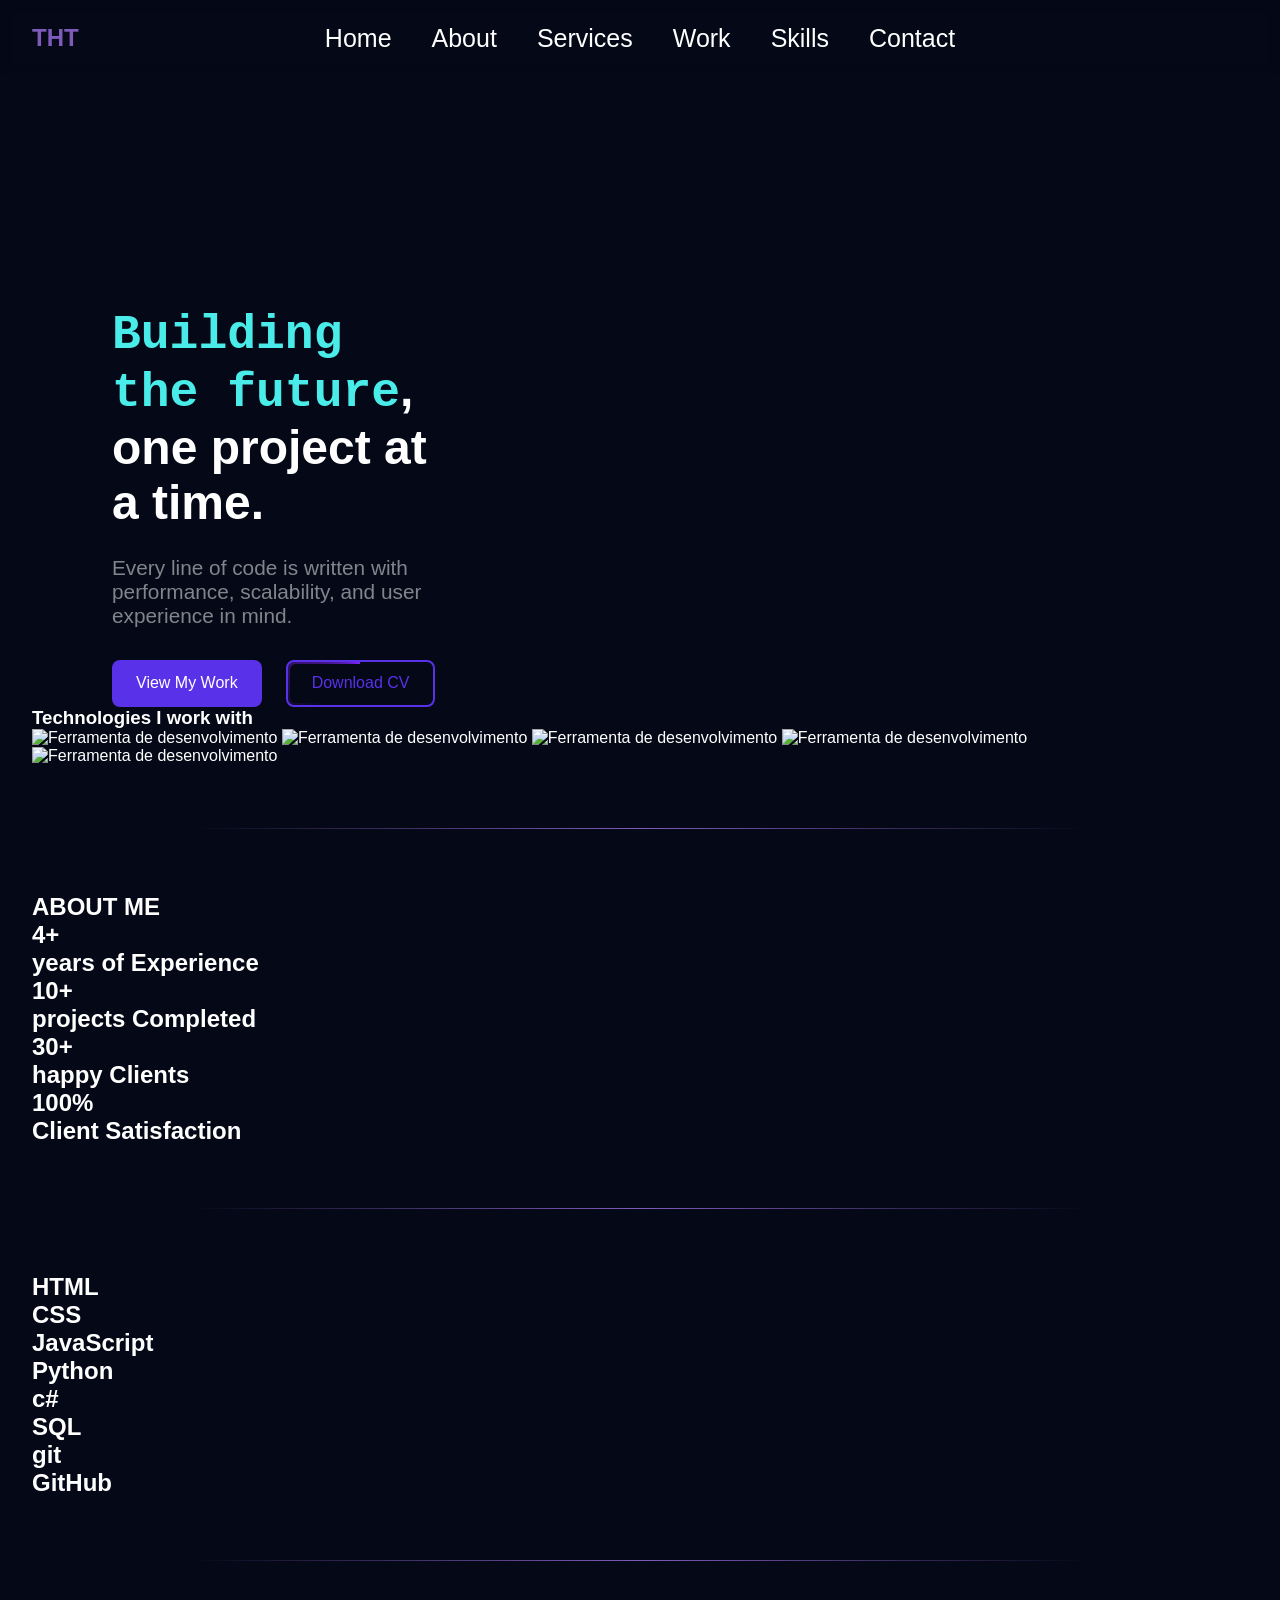
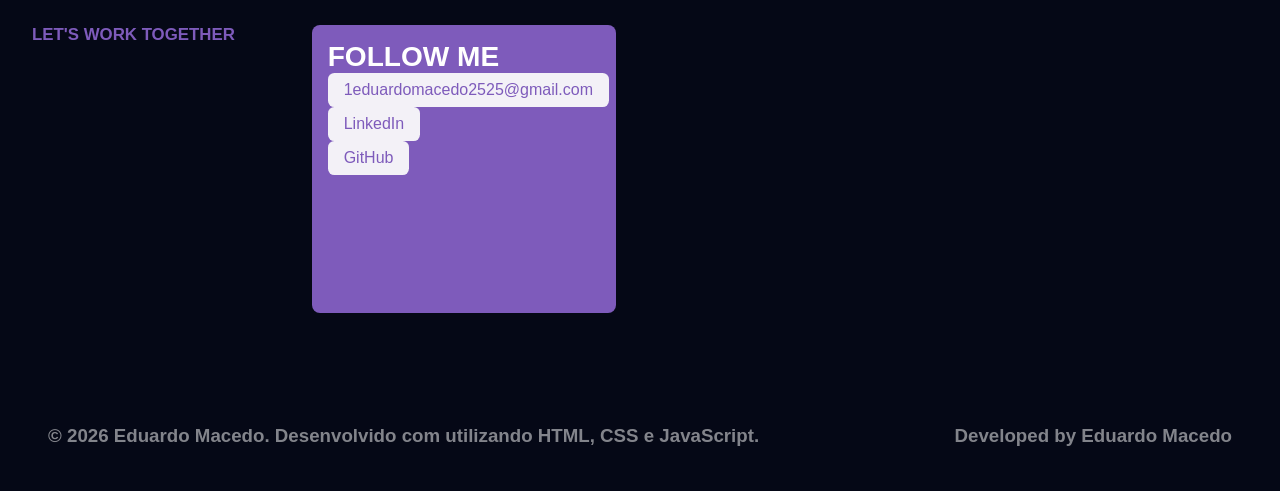
==== index.html @ 196e675f "Fiz a maior parte dos textos do HTML, mas ainda falta. Já estou fazendo alguns links funcionarem par" ====
<!DOCTYPE html>
<html lang="pt-br">

<head>
    <meta charset="UTF-8">
    <meta name="viewport" content="width=device-width, initial-scale=1.0">
    <title>Portifolio</title>

    <link rel="stylesheet" href="./css/index.css">

    <link rel="work" href="./pages/Tela-trabalho.html">


</head>

<body>
    <header>
        <!-- =================================================navigation bar======================================================== -->
        <nav>

            <div class="logo">
                <h1>THT</h1>
            </div>

            <ul>
                <li><a href="#home">Home</a></li>

                <li><a href="#about">About</a></li>

                <li><a href="services.html">Services</a></li>

                <li><a href="/pages/Tela-trabalho.html">Work</a></li>

                <li><a href="#skills">Skills</a></li>

                <li><a href="#contact">Contact</a></li>

            </ul>
        </nav>
    </header>

    <main>
        <!-- =========================================================================================
         ================================HOME======================================================== -->
        <section id="home" class="hero">
            <div class="hero-content">

                <h1><samp class="building">Building the future</samp>, one project at a time.</h1>
                <p>Every line of code is written with performance, scalability, and user experience in mind.</p>

                <div class="hero-buttons">
                    <a href="./pages/Tela-trabalho.html" class="btn-primary">View My Work</a>
                    <a href="#" class="btn-secondary">Download CV</a>
                </div>
            </div>

            <div class="hero-technologies">
                <h3>Technologies I work with</h3>
                <div>
                    <img src="" alt="Ferramenta de desenvolvimento">

                    <img src="" alt="Ferramenta de desenvolvimento">

                    <img src="" alt="Ferramenta de desenvolvimento">

                    <img src="" alt="Ferramenta de desenvolvimento">

                    <img src="" alt="Ferramenta de desenvolvimento">
                </div>
            </div>
            <div class="hero-image-wrapper">
                <div class="glow"></div>
                <!--  foto entra aqui quando tiver -->
            </div>
        </section>
        <!-- ==================================================================================== -->
        <section id="about">
            <h2>ABOUT ME</h2>

            <h1>4+</h1>
            <h2>years of Experience</h2>

            <h1>10+</h1>
            <h2>projects Completed</h2>

            <h1>30+</h1>
            <h2>happy Clients</h2>

            <h1>100%</h1>
            <h2>Client Satisfaction</h2>

            <!-- conteúdo do About -->
        </section>
        <!-- ============================================================================================== -->
        <section id="services" class="placeholder">
            <!-- conteúdo do Services -->
        </section>
        <!-- ============================================================================================== -->
        <section id="work" class="placeholder">
            <!-- conteúdo do Work -->
        </section>
        <!-- ============================================================================================= -->
        <section id="skills">
            <h2>HTML</h2>

            <h2>CSS</h2>

            <h2>JavaScript</h2>

            <h2>Python</h2>

            <h2>c#</h2>

            <h2>SQL</h2>

            <h2>git</h2>

            <h2>GitHub</h2>

            <!-- conteúdo do Skills -->
        </section>
        <!-- =============================================================================================== -->
        <section id="contact">
            <!-- conteúdo do Contact -->
             <div class="contact-heading">
                 <h3>LET'S WORK TOGETHER</h3>
            </div>

            <div class="contact-subheading">
                <h3>FOLLOW ME</h3>

                <a  href="mailto:1eduardomacedo2525@gmail.com">1eduardomacedo2525@gmail.com</a>

                <a  href="https://www.linkedin.com/in/eduardo-macedo-1a4667331/?skipRedirect=true" target="_blank">LinkedIn</a>

                <a  href="https://github.com/Eduardoborges063" target="_blank">GitHub</a>

            </div>

        </section>
    </main>
    <!-- ======================================rodapé======================================== -->
    <footer>
        <div>

            <h3>
                © 2026 Eduardo Macedo.
                Desenvolvido com utilizando HTML, CSS e JavaScript.
            </h3>

            <h3 class="developed-by">Developed by Eduardo Macedo</h3>
        </div>

    </footer>

</body>

</html>
---- css/index.css ----
* {
    margin: 0;
    padding: 0;
    box-sizing: border-box;
}

:root {
    --font-body: Manrope, sans-serif;
    --color-body: #050816;
}

/* ===============Corpo================ */
body {
    font-family: var(--font-body);
    background-color: var(--color-body);
    color: #fff;
}

section {
    padding: 4rem 2rem;
    position: relative;
    scroll-margin-top: 100px;
    /* ajuda pq ficava passando da section, pq tinha a nav,
     dai agora ele coloca bem certinho onde era para ficar.
     Isso diz ao navegador:
     "quando rolar até aqui via âncora, pare com uma folga de 100px no topo"
      — daí o conteúdo não fica escondido atrás do header. */
}

section:not(:last-of-type)::after {
    content: '';
    position: absolute;
    bottom: 0;
    left: 50%;
    transform: translateX(-50%);
    width: 85%;
    max-width: 900px;
    height: 1px;
    background: linear-gradient(to right, transparent, #7e5bbb, transparent);
}

/* Seções que ainda não têm conteúdo real (marcadas manualmente no HTML) */
section.placeholder {
    display: none;
}

.logo h1 {
    font-size: 1.5rem;
    color: #7e5bbb;
    font-weight: 700;
    position: fixed;
    top: 1.5rem;
    left: 2rem;
    z-index: 100;
    transition: color 0.5s ease;
}

.logo h1:hover {
    color: #ff00bf;
}

header {
    position: fixed;
    top: 0;
    left: 0;
    width: 100%;
    z-index: 100;
    font-size: 25px;

    display: flex;
    justify-content: center;
    /* centraliza a nav na tela */
    align-items: center;

    padding: 1.5rem 2rem;

    backdrop-filter: blur(8px);
}

main {
    padding-top: 80px;
}

nav ul {
    display: flex;
    list-style: none;
    gap: 2.5rem;
}

nav ul li a {
    text-decoration: none;
    color: #fff;

    cursor: pointer;
    transition: color 0.5s ease;
}

nav ul li:hover {
    text-decoration: underline;
    text-decoration-color: #7e5bbb;
    text-underline-offset: 0.3rem;
    text-decoration-thickness: 0.2rem;
    text-shadow: #ffffff94 0 0 5px;
}

.hero-content {
    margin-top: 10rem;
    margin-left: 5rem;
}

.hero-content h1 {
    font-size: 3rem;
    width: 30%;
}

.hero-content h1 .building {
    color: #4aece9;
    transition: color 0.5s ease, text-shadow 0.5s ease;
}

.hero-content .building:hover {
    color: #7e5bbb;
}

.hero-content p {
    font-size: 1.3rem;
    width: 30%;
    margin-top: 1.6rem;
    opacity: .50;
}

.hero-buttons {
    margin-top: 2rem;
    display: flex;
    gap: 1.5rem;
}

.btn-primary,
.btn-secondary {
    padding: 0.8rem 1.5rem;
    border-radius: 0.5rem;
    cursor: pointer;
    text-decoration: none;
    display: inline-flex;
    align-items: center;
    justify-content: center;
    font-weight: 500;
    transition: background-color 0.3s ease, color 0.3s ease;
}

/* ---------- BOTÃO PRIMÁRIO (simples, sem pseudo-elementos) ---------- */

.btn-primary {
    background-color: #5931e9;
    color: #ffffff;
    border: none;
}

.btn-primary:hover {
    background-color: #4321c9;
}

/* ---------- BOTÃO SECUNDÁRIO (com borda giratória) ---------- */

.btn-secondary {
    position: relative;
    background-color: transparent;
    color: #ffffff;
    border: none;
    overflow: hidden;
    z-index: 1;
}

.btn-secondary::before {
    content: '';
    position: absolute;
    inset: -50%;
    background: conic-gradient(transparent,
            transparent,
            transparent,
            #7f23ff);
    animation: rotate 3s linear infinite;
    z-index: -2;
}

.btn-secondary::after {
    content: '';
    position: absolute;
    inset: 2px;
    border-radius: 6px;
    background: #050816;
    /* mesma cor do body, deixa a borda "vazada" */
    z-index: -1;
    transition: background-color 0.3s ease;
}

.btn-secondary:hover::after {
    background: #5931e9;
    /* preenche de roxo sólido no hover */
}

@keyframes rotate {
    from {
        transform: rotate(0deg);
    }

    to {
        transform: rotate(360deg);
    }
}

.btn-secondary {
    background-color: transparent;
    color: #5931e9;
    border: 2px solid #5931e9;
}

.btn-secondary:hover {
    background-color: #5931e9;
    color: #ffffff;
}

/* ============================================ */
/* Responsivo- deixa a nav responsiva */
@media (max-width: 768px) {
    nav ul {
        gap: 1.2rem;
        flex-wrap: wrap;
        justify-content: center;
    }

    header {
        padding: 1rem;
    }
}

@media (max-width: 480px) {
    nav ul {
        gap: 0.8rem;
        font-size: 0.85rem;
    }
}


/* ======================contato==================== */
#contact {
    display: flex;

}

#contact .contact-heading {

    font-size: 0.9rem;
    width: 23%;

    color: #7e5bbb;
}

#contact .contact-subheading {
    display: flex;
    flex-direction: column;
    align-items: flex-start;

    background-color: #7e5bbb;
    border-radius: 0.5rem;
    height: 18rem;
    width: 25%;
    font-size: 1.5rem;
    padding: 1rem;
    top: 1rem;


}

#contact .contact-subheading a {
    text-decoration: none;
   
    color: #ffffff;
    background-color: #f3f1f7;
    padding: 0.5rem 1rem;
    border-radius: 0.4rem;
    color: #7e5bbb;
    font-size: 1rem;
    transition: background-color 0.3s ease;


}
#contact .contact-subheading a:hover {
    background-color: #ff0d0d;
}

/* ================================================= */
/* Roda pé */
footer div {
    display: flex;
    justify-content: space-between;
    align-items: center;
}

footer {
    position: relative;
    min-width: 80%;
    padding: 3rem;
    opacity: .50;
    user-select: none;

}

.developed-by {
    position: relative;
    margin-left: auto;

}
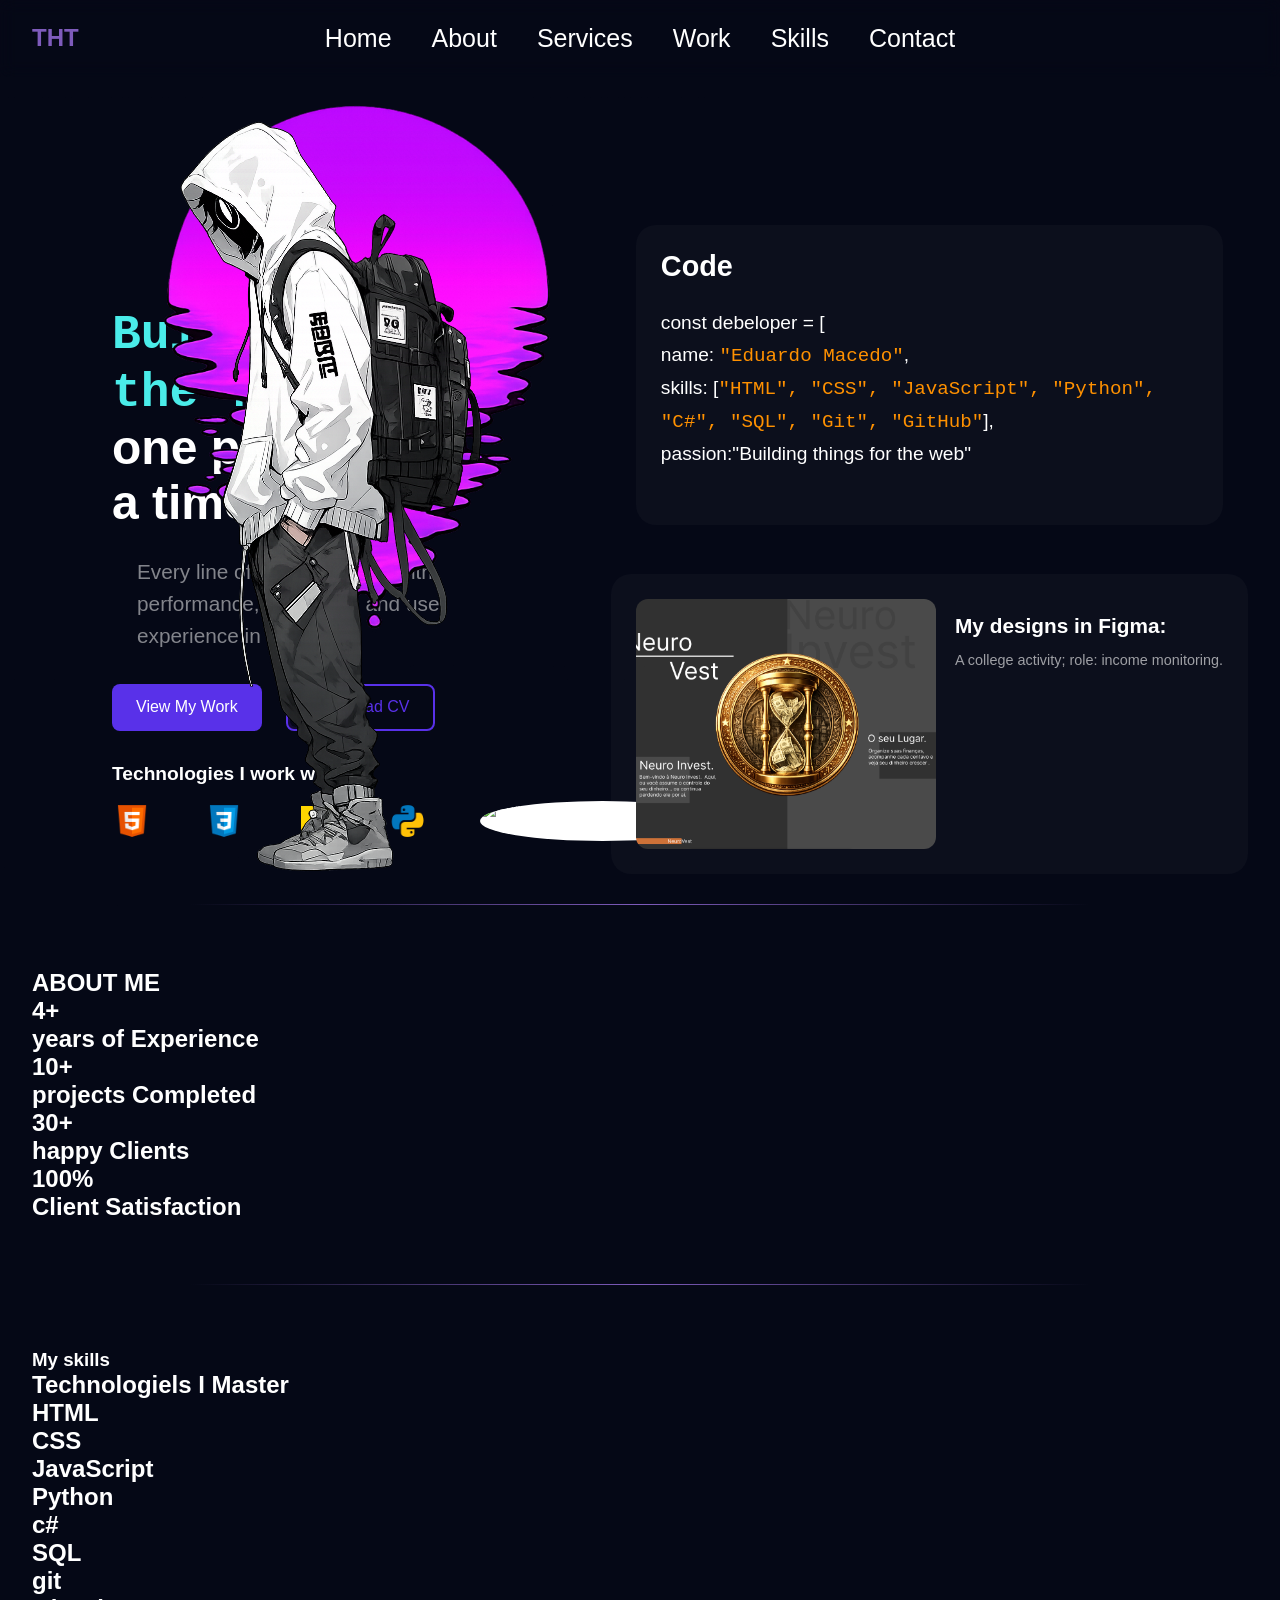
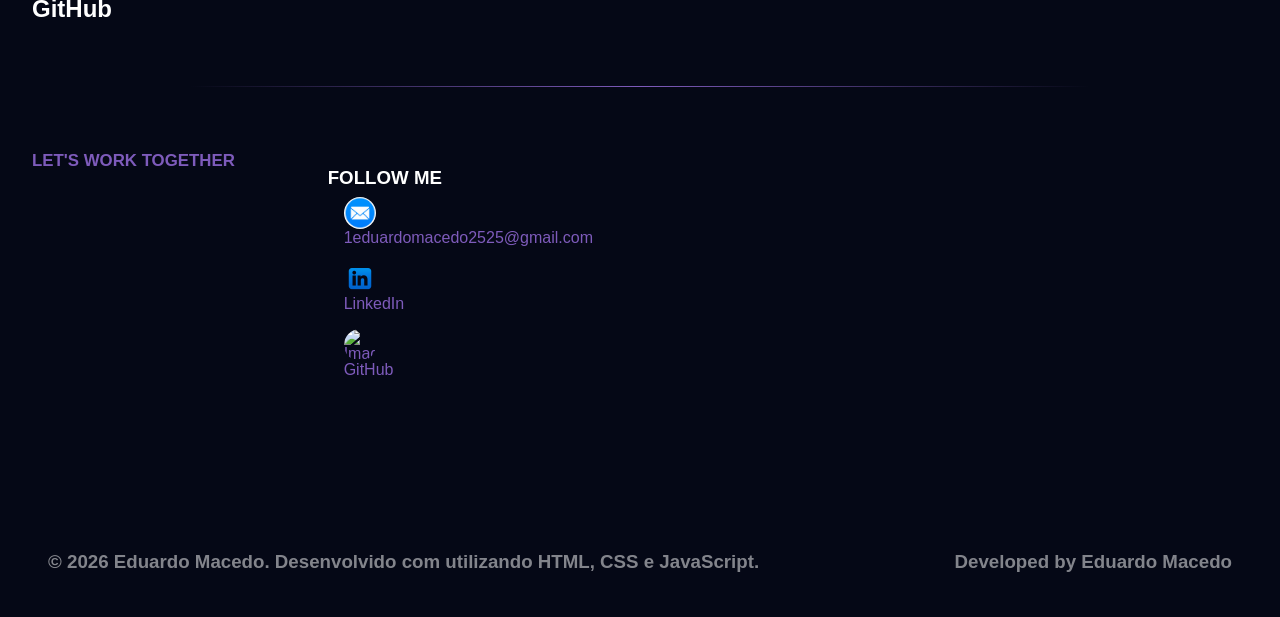
==== commit 6225a9ec: "Muitas coisas novas , fiz a maior parte do home, agora falta muito pouco para terminar ele,Amanhã vo" ====
--- a/index.html
+++ b/index.html
@@ -54,24 +54,66 @@
                 </div>
             </div>
 
+            <div class="code">
+
+            </div>
+
             <div class="hero-technologies">
                 <h3>Technologies I work with</h3>
-                <div>
-                    <img src="" alt="Ferramenta de desenvolvimento">
-
-                    <img src="" alt="Ferramenta de desenvolvimento">
-
-                    <img src="" alt="Ferramenta de desenvolvimento">
-
-                    <img src="" alt="Ferramenta de desenvolvimento">
-
-                    <img src="" alt="Ferramenta de desenvolvimento">
-                </div>
-            </div>
-            <div class="hero-image-wrapper">
-                <div class="glow"></div>
-                <!--  foto entra aqui quando tiver -->
-            </div>
+                <div class="hero-technologies-icons">
+                    <img src="./images/html5.png" alt="Ferramenta de desenvolvimento">
+
+                    <img src="./images/Css.png" alt="Ferramenta de desenvolvimento">
+
+                    <img src="./images/javascript.png" alt="Ferramenta de desenvolvimento">
+
+                    <img src="./images/python.png" alt="Ferramenta de desenvolvimento">
+
+                    <img src="./images/github.png" alt="Ferramenta de desenvolvimento" class="github-img">
+
+                    <img src="./images/C.png" alt="Ferramenta de desenvolvimento">
+                </div>
+            </div>
+            <div class="hero-visual">
+
+                <div class="hero-image-wrapper">
+                    <div class="Homem-do-Fundo">
+                        <img src="./images/Homem-solo.png"
+                            alt="Um cara ao fundo, usando uma mochila e roupas bem no estilo skatista.">
+                    </div>
+                    <div class="sol-roxo">
+                        <img src="./images/Sol-roxo.png" alt="Um sol roxo derretendo">
+                    </div>
+                </div>
+
+                <div class="hero-boxes">
+                    <div class="ladoD">
+                        <h1>Code</h1>
+                        <p>const debeloper = [<br>
+                            name: <samp>"Eduardo Macedo"</samp>,<br>
+                            skills: [<samp>"HTML", "CSS", "JavaScript", "Python",<br> "C#", "SQL", "Git",
+                                "GitHub"</samp>],<br>
+                            passion:"Building things for the web"<br>
+                        </p>
+                    </div>
+
+                    <div class="ladoD2">
+                        <!-- foto-fundo Neuro Vest -->
+                        <div class="Neuro">
+                            <img src="./images/Neuro.png" alt="">
+                            <div class="Neuro-text">
+                                <h1>My designs in Figma:</h1>
+                                <p>A college activity; role: income monitoring.</p>
+                            </div>
+                        </div>
+
+
+
+                    </div>
+                </div>
+
+            </div>
+
         </section>
         <!-- ==================================================================================== -->
         <section id="about">
@@ -101,39 +143,52 @@
         </section>
         <!-- ============================================================================================= -->
         <section id="skills">
-            <h2>HTML</h2>
-
-            <h2>CSS</h2>
-
-            <h2>JavaScript</h2>
-
-            <h2>Python</h2>
-
-            <h2>c#</h2>
-
-            <h2>SQL</h2>
-
-            <h2>git</h2>
-
-            <h2>GitHub</h2>
+            <h3>My skills</h3>
+
+            <h1>Technologiels I Master</h1>
+
+            <div class="Technologies">
+                <h2>HTML</h2>
+
+                <h2>CSS</h2>
+
+                <h2>JavaScript</h2>
+
+                <h2>Python</h2>
+
+                <h2>c#</h2>
+
+                <h2>SQL</h2>
+
+                <h2>git</h2>
+
+                <h2>GitHub</h2>
+            </div>
+
 
             <!-- conteúdo do Skills -->
         </section>
         <!-- =============================================================================================== -->
         <section id="contact">
             <!-- conteúdo do Contact -->
-             <div class="contact-heading">
-                 <h3>LET'S WORK TOGETHER</h3>
+            <div class="contact-heading">
+                <h3>LET'S WORK TOGETHER</h3>
             </div>
 
             <div class="contact-subheading">
                 <h3>FOLLOW ME</h3>
 
-                <a  href="mailto:1eduardomacedo2525@gmail.com">1eduardomacedo2525@gmail.com</a>
-
-                <a  href="https://www.linkedin.com/in/eduardo-macedo-1a4667331/?skipRedirect=true" target="_blank">LinkedIn</a>
-
-                <a  href="https://github.com/Eduardoborges063" target="_blank">GitHub</a>
+                <a href="mailto:1eduardomacedo2525@gmail.com">
+                    <img src="../images/email.png" alt="Imagem de contato Email">1eduardomacedo2525@gmail.com
+                </a>
+
+                <a href="https://www.linkedin.com/in/eduardo-macedo-1a4667331/?skipRedirect=true" target="_blank">
+                    <img src="../images/linkedin.png" alt="Imagem de contato LinkedIn">LinkedIn
+                </a>
+
+                <a href="https://github.com/Eduardoborges063" target="_blank" class="github-img">
+                    <img src="../images/github.png" alt="Imagem de contato GitHub">GitHub
+                </a>
 
             </div>
 
--- a/css/index.css
+++ b/css/index.css
@@ -42,6 +42,127 @@
 /* Seções que ainda não têm conteúdo real (marcadas manualmente no HTML) */
 section.placeholder {
     display: none;
+}
+
+#home {
+    position: relative;
+    min-height: 800px;    /* garante espaço suficiente pra não vazar pro About */
+}
+
+.hero-visual {
+    position: absolute;
+    top: 100px;
+    right: 2rem;
+
+    display: flex;
+    flex-direction: row;
+    align-items: flex-start;
+    gap: 2rem;
+}
+
+.hero-image-wrapper {
+    position: relative;
+    width: 450px;
+    height: 620px;
+    flex-shrink: 0;
+}
+
+.Homem-do-Fundo {
+    position: absolute;
+    top: 50%;
+    left: 40%;
+    transform: translate(-50%, -50%);
+    z-index: 2;
+}
+
+.Homem-do-Fundo img {
+    height: 770px;
+    width: auto;
+    display: block;
+}
+
+.sol-roxo {
+    position: absolute;
+    top: 38%;
+    left: 50%;
+    transform: translate(-50%, -50%);
+    z-index: 1;
+}
+
+.sol-roxo img {
+    width: 730px;
+    height: auto;
+    display: block;
+}
+
+/* Agrupa as duas caixas (Code + nova) numa coluna */
+.hero-boxes {
+    display: flex;
+    flex-direction: column;
+    gap: 1.5rem;
+    margin-top: 20px;
+}
+
+.ladoD {
+    background-color: rgba(248, 248, 248, 0.027);
+    min-width: 400px;
+    min-height: 300px;
+    border-radius: 20px;
+    flex-shrink: 0;
+}
+
+.ladoD h1 {
+    margin: 25px;
+}
+
+.ladoD,
+p {
+    margin: 25px;
+    line-height: 2rem;
+    font-size: 1.2rem;
+
+}
+
+.ladoD p samp {
+    color: rgb(255, 145, 0);
+    transition: color 1.2s;
+}
+
+.ladoD p samp:hover {
+    color: red;
+   
+}
+
+.ladoD2 {
+    background-color: rgba(248, 248, 248, 0.027);
+    min-width: 400px;
+    min-height: 150px;
+    border-radius: 20px;
+    padding: 25px;
+    flex-shrink: 0;
+}
+
+.Neuro {
+    display: flex;
+    align-items: center;
+    gap: 1.2rem;
+}
+.Neuro-text h1 {
+    font-size: 1.3rem;
+    margin-bottom: 6px;
+    margin-top: -110px;
+}
+.Neuro-text p {
+    font-size: 0.9rem;
+    opacity: 0.6;
+    margin: 0;
+}
+.Neuro img {
+    width: 300px;
+    height: 250px;
+    border-radius: 12px;
+    object-fit: cover;      /* corta a imagem pra caber no quadrado sem esticar */
+    flex-shrink: 0;
 }
 
 .logo h1 {
@@ -56,7 +177,38 @@
 }
 
 .logo h1:hover {
-    color: #ff00bf;
+    color: #a00a50;
+}
+
+.hero-technologies {
+    margin-top: 2rem;
+    margin-left: 5rem;
+}
+
+.hero-technologies h3 {
+    font-size: 1.2rem;
+}
+
+.hero-technologies-icons {
+    display: flex;
+    gap: 2rem;
+    margin-top: 1rem;
+}
+
+.hero-technologies-icons img {
+    min-width: 40px;
+    height: 40px;
+    margin-right: 20px;
+}
+
+.hero-technologies-icons .github-img {
+    background-color: #ffffff;
+    border-radius: 50%;
+}
+
+.hero-technologies-icons img:hover {
+    transform: scale(1.5);
+    transition: transform 0.5s ease;
 }
 
 header {
@@ -154,10 +306,11 @@
     background-color: #5931e9;
     color: #ffffff;
     border: none;
+    transition: 1s;
 }
 
 .btn-primary:hover {
-    background-color: #4321c9;
+    background-color: #6d0837;
 }
 
 /* ---------- BOTÃO SECUNDÁRIO (com borda giratória) ---------- */
@@ -261,30 +414,60 @@
     flex-direction: column;
     align-items: flex-start;
 
-    background-color: #7e5bbb;
+    /* box */
+
     border-radius: 0.5rem;
     height: 18rem;
     width: 25%;
-    font-size: 1.5rem;
+
+    font-size: 1rem;
     padding: 1rem;
     top: 1rem;
 
 
 }
 
+#contact img {
+    display: flex;
+    flex-direction: row;
+    gap: 0.8rem;
+
+
+    border-radius: 50%;
+    width: 2rem;
+    height: 2rem;
+    margin-right: 0.5rem;
+}
+
+.git-img img {
+    display: flex;
+    flex-direction: row;
+    gap: 0.8rem;
+
+    background-color: #ffffff;
+    border-radius: 50%;
+    width: 2rem;
+    height: 2rem;
+    margin-right: 0.5rem;
+}
+
+.contact-icons img:hover {
+    transform: scale(1.1);
+}
+
 #contact .contact-subheading a {
     text-decoration: none;
-   
-    color: #ffffff;
-    background-color: #f3f1f7;
     padding: 0.5rem 1rem;
+
     border-radius: 0.4rem;
     color: #7e5bbb;
     font-size: 1rem;
     transition: background-color 0.3s ease;
 
 
-}
+
+}
+
 #contact .contact-subheading a:hover {
     background-color: #ff0d0d;
 }
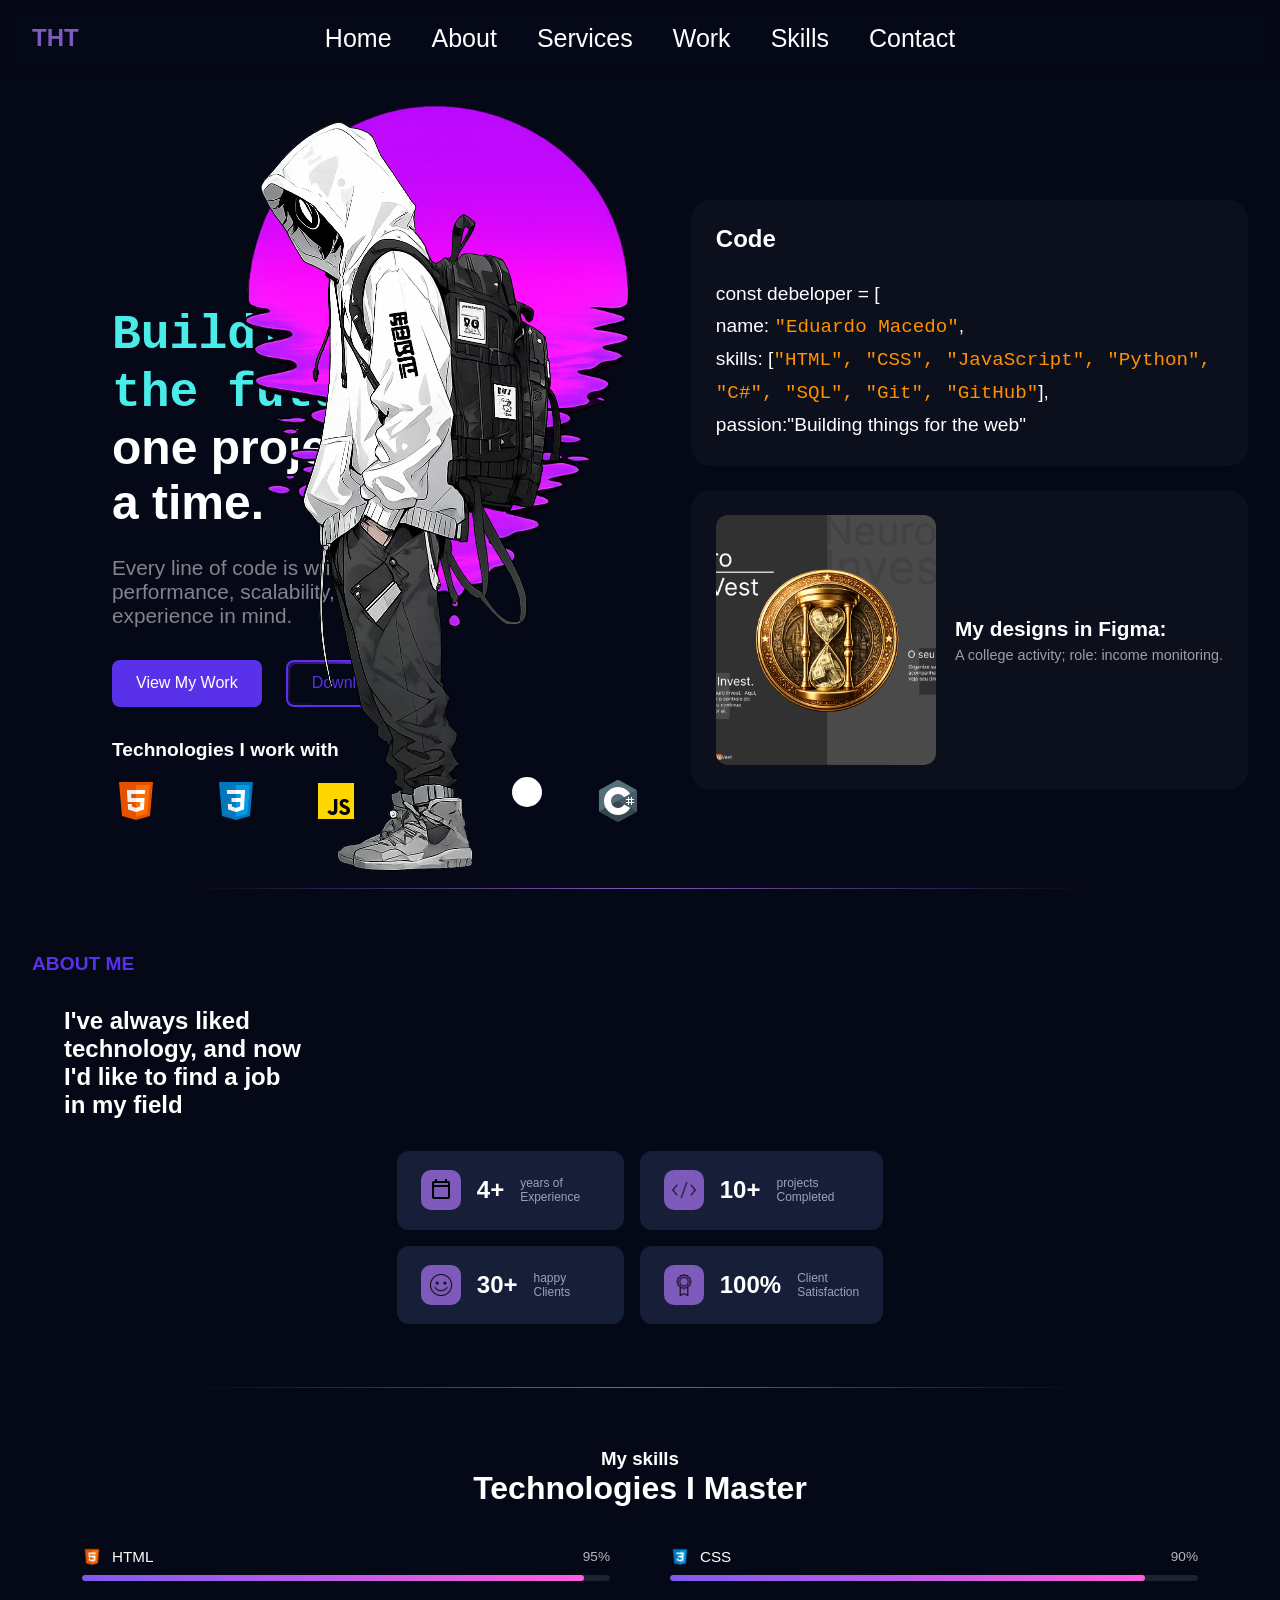
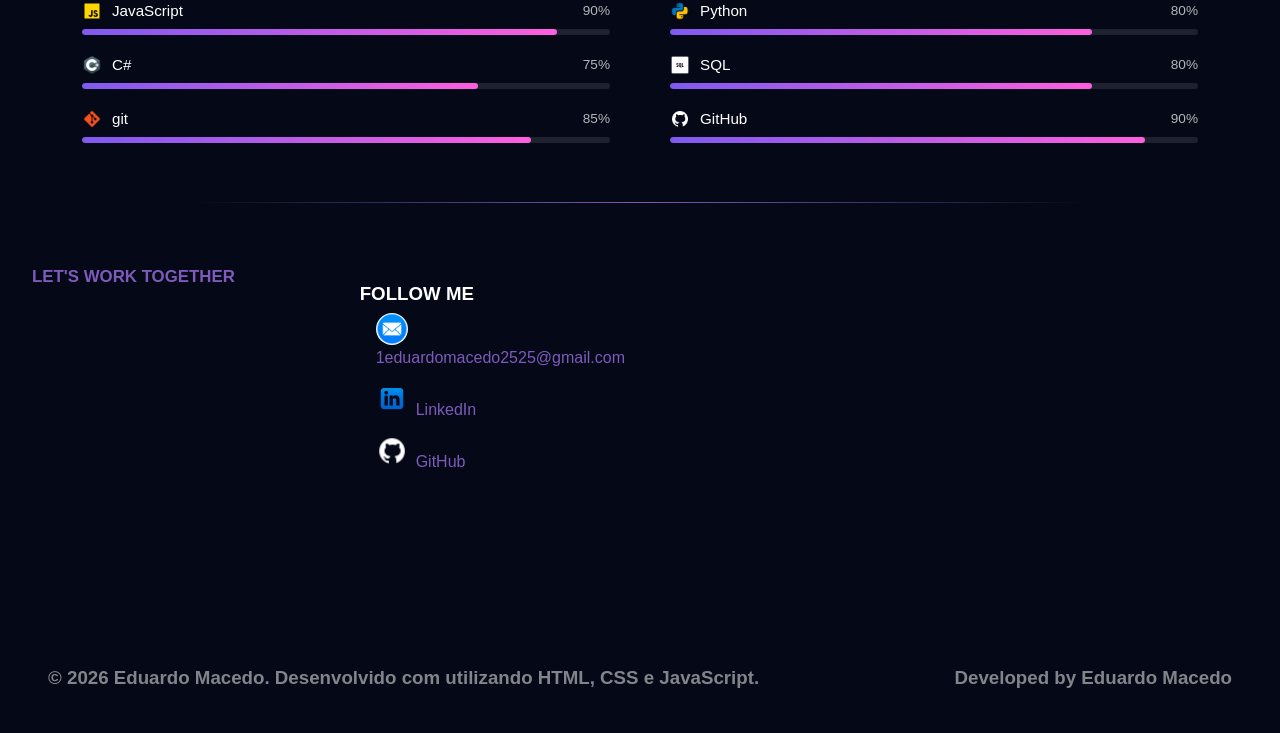
==== commit e272abf0: "Fizemos a maior parte do código, só esperar a vaga kkk. Temos pela frente algumas melhorias que eu q" ====
--- a/index.html
+++ b/index.html
@@ -10,7 +10,8 @@
 
     <link rel="work" href="./pages/Tela-trabalho.html">
 
-
+    <!-- Faz a adaptação para outras telas -->
+    <meta name="viewport" content="width=device-width, initial-scale=1.0">
 </head>
 
 <body>
@@ -27,7 +28,7 @@
 
                 <li><a href="#about">About</a></li>
 
-                <li><a href="services.html">Services</a></li>
+                <li><a href="../pages/Services.html">Services</a></li>
 
                 <li><a href="/pages/Tela-trabalho.html">Work</a></li>
 
@@ -117,19 +118,50 @@
         </section>
         <!-- ==================================================================================== -->
         <section id="about">
-            <h2>ABOUT ME</h2>
-
-            <h1>4+</h1>
-            <h2>years of Experience</h2>
-
-            <h1>10+</h1>
-            <h2>projects Completed</h2>
-
-            <h1>30+</h1>
-            <h2>happy Clients</h2>
-
-            <h1>100%</h1>
-            <h2>Client Satisfaction</h2>
+            <div class="All">
+
+                <div class="About">
+                    <h2>ABOUT ME</h2>
+                </div>
+
+                <div class="about-description">
+                    <h1>
+                        I've always liked technology, and now I'd like to find a job in my field
+                    </h1>
+                </div>
+
+                <div class="my-esperience">
+
+                    <div>
+                        <img src="./images/icons-calendar.png" alt="">
+                        <h2>4+</h2>
+                        <h3>years of Experience</h3>
+
+                    </div>
+                    <div>
+                        <img src="./images/icons8-dev.png" alt="dev icon">
+                        <h2>10+</h2>
+                        <h3>projects Completed</h3>
+                    </div>
+
+                    <div>
+                        <img src="./images/icons-happy.png" alt="Um rosto feliz">
+                        <h2>30+</h2>
+                        <h3>happy Clients</h3>
+                    </div>
+
+                    <div>
+                        <img src="./images/icons-prize.png" alt="">
+                        <h2>100%</h2>
+                        <h3>Client Satisfaction</h3>
+                    </div>
+
+
+                </div>
+
+
+            </div>
+
 
             <!-- conteúdo do About -->
         </section>
@@ -142,32 +174,104 @@
             <!-- conteúdo do Work -->
         </section>
         <!-- ============================================================================================= -->
-        <section id="skills">
-            <h3>My skills</h3>
-
-            <h1>Technologiels I Master</h1>
-
-            <div class="Technologies">
-                <h2>HTML</h2>
-
-                <h2>CSS</h2>
-
-                <h2>JavaScript</h2>
-
-                <h2>Python</h2>
-
-                <h2>c#</h2>
-
-                <h2>SQL</h2>
-
-                <h2>git</h2>
-
-                <h2>GitHub</h2>
-            </div>
-
-
-            <!-- conteúdo do Skills -->
-        </section>
+   <section id="skills">
+    <h3>My skills</h3>
+    <h1>Technologies I Master</h1>
+
+    <div class="Technologies">
+
+        <div class="skill">
+            <div class="skill-info">
+                <img src="./images/html5.png" alt="HTML" class="skill-icon">
+                <span class="skill-name">HTML</span>
+                <span class="skill-percent">95%</span>
+            </div>
+            <div class="skill-bar">
+                <div class="skill-bar-fill" style="width: 95%;"></div>
+            </div>
+        </div>
+
+        <div class="skill">
+            <div class="skill-info">
+                <img src="./images/Css.png" alt="CSS" class="skill-icon">
+                <span class="skill-name">CSS</span>
+                <span class="skill-percent">90%</span>
+            </div>
+            <div class="skill-bar">
+                <div class="skill-bar-fill" style="width: 90%;"></div>
+            </div>
+        </div>
+
+        <div class="skill">
+            <div class="skill-info">
+                <img src="./images/javascript.png" alt="JavaScript" class="skill-icon">
+                <span class="skill-name">JavaScript</span>
+                <span class="skill-percent">90%</span>
+            </div>
+            <div class="skill-bar">
+                <div class="skill-bar-fill" style="width: 90%;"></div>
+            </div>
+        </div>
+
+        <div class="skill">
+            <div class="skill-info">
+                <img src="./images/python.png" alt="Python" class="skill-icon">
+                <span class="skill-name">Python</span>
+                <span class="skill-percent">80%</span>
+            </div>
+            <div class="skill-bar">
+                <div class="skill-bar-fill" style="width: 80%;"></div>
+            </div>
+        </div>
+
+        <div class="skill">
+            <div class="skill-info">
+                <img src="./images/C.png" alt="C#" class="skill-icon">
+                <span class="skill-name">C#</span>
+                <span class="skill-percent">75%</span>
+            </div>
+            <div class="skill-bar">
+                <div class="skill-bar-fill" style="width: 75%;"></div>
+            </div>
+        </div>
+
+        <div class="skill">
+            <div class="skill-info">
+                <img src="./images/SQL.png" alt="SQL" class="skill-icon">
+                <span class="skill-name">SQL</span>
+                <span class="skill-percent">80%</span>
+            </div>
+            <div class="skill-bar">
+                <div class="skill-bar-fill" style="width: 80%;"></div>
+            </div>
+        </div>
+
+        <div class="skill">
+            <div class="skill-info">
+                <img src="./images/icons-git.png" alt="git" class="skill-icon">
+                <span class="skill-name">git</span>
+                <span class="skill-percent">85%</span>
+            </div>
+            <div class="skill-bar">
+                <div class="skill-bar-fill" style="width: 85%;"></div>
+            </div>
+        </div>
+
+        <div class="skill">
+            <div class="skill-info">
+                <img src="./images/github.png" alt="GitHub" class="skill-icon">
+                <span class="skill-name">GitHub</span>
+                <span class="skill-percent">90%</span>
+            </div>
+            <div class="skill-bar">
+                <div class="skill-bar-fill" style="width: 90%;"></div>
+            </div>
+        </div>
+
+    </div>
+
+    <!-- conteúdo do Skills -->
+</section>
         <!-- =============================================================================================== -->
         <section id="contact">
             <!-- conteúdo do Contact -->
--- a/css/index.css
+++ b/css/index.css
@@ -7,6 +7,9 @@
 :root {
     --font-body: Manrope, sans-serif;
     --color-body: #050816;
+    --color-primary: #5931e9;
+    --color-accent: #7e5bbb;
+    --color-red:#ff0d0d;
 }
 
 /* ===============Corpo================ */
@@ -14,17 +17,15 @@
     font-family: var(--font-body);
     background-color: var(--color-body);
     color: #fff;
+    overflow-x: hidden;
+    /* evita scroll horizontal causado por elementos absolute/tamanhos fixos */
 }
 
 section {
     padding: 4rem 2rem;
     position: relative;
     scroll-margin-top: 100px;
-    /* ajuda pq ficava passando da section, pq tinha a nav,
-     dai agora ele coloca bem certinho onde era para ficar.
-     Isso diz ao navegador:
-     "quando rolar até aqui via âncora, pare com uma folga de 100px no topo"
-      — daí o conteúdo não fica escondido atrás do header. */
+    /* compensa a altura do header fixo ao navegar por âncora */
 }
 
 section:not(:last-of-type)::after {
@@ -39,21 +40,20 @@
     background: linear-gradient(to right, transparent, #7e5bbb, transparent);
 }
 
-/* Seções que ainda não têm conteúdo real (marcadas manualmente no HTML) */
 section.placeholder {
     display: none;
 }
 
+/* ======================Home / Hero ================== */
 #home {
     position: relative;
-    min-height: 800px;    /* garante espaço suficiente pra não vazar pro About */
+    min-height: 800px;
 }
 
 .hero-visual {
     position: absolute;
     top: 100px;
     right: 2rem;
-
     display: flex;
     flex-direction: row;
     align-items: flex-start;
@@ -95,7 +95,6 @@
     display: block;
 }
 
-/* Agrupa as duas caixas (Code + nova) numa coluna */
 .hero-boxes {
     display: flex;
     flex-direction: column;
@@ -105,8 +104,7 @@
 
 .ladoD {
     background-color: rgba(248, 248, 248, 0.027);
-    min-width: 400px;
-    min-height: 300px;
+    min-width: 97%;
     border-radius: 20px;
     flex-shrink: 0;
 }
@@ -115,12 +113,12 @@
     margin: 25px;
 }
 
-.ladoD,
-p {
+/* CORRIGIDO: era ".ladoD, p" (afetava TODO <p> do site). Agora é ".ladoD p"
+   (só afeta <p> que estão dentro de .ladoD) */
+.ladoD p {
     margin: 25px;
     line-height: 2rem;
     font-size: 1.2rem;
-
 }
 
 .ladoD p samp {
@@ -129,14 +127,11 @@
 }
 
 .ladoD p samp:hover {
-    color: red;
-   
+    color:var(--color-red)
 }
 
 .ladoD2 {
     background-color: rgba(248, 248, 248, 0.027);
-    min-width: 400px;
-    min-height: 150px;
     border-radius: 20px;
     padding: 25px;
     flex-shrink: 0;
@@ -146,22 +141,26 @@
     display: flex;
     align-items: center;
     gap: 1.2rem;
-}
+    flex-wrap: wrap;
+}
+
 .Neuro-text h1 {
     font-size: 1.3rem;
     margin-bottom: 6px;
-    margin-top: -110px;
-}
+}
+
 .Neuro-text p {
     font-size: 0.9rem;
     opacity: 0.6;
     margin: 0;
 }
+
 .Neuro img {
-    width: 300px;
+    width: 100%;
+    max-width: 220px;
     height: 250px;
     border-radius: 12px;
-    object-fit: cover;      /* corta a imagem pra caber no quadrado sem esticar */
+    object-fit: cover;
     flex-shrink: 0;
 }
 
@@ -191,13 +190,14 @@
 
 .hero-technologies-icons {
     display: flex;
+    flex-wrap: wrap;
     gap: 2rem;
     margin-top: 1rem;
 }
 
 .hero-technologies-icons img {
-    min-width: 40px;
-    height: 40px;
+    max-width: 100%;
+    height: 50%;
     margin-right: 20px;
 }
 
@@ -211,6 +211,7 @@
     transition: transform 0.5s ease;
 }
 
+/* ======================Header / Nav================== */
 header {
     position: fixed;
     top: 0;
@@ -218,14 +219,10 @@
     width: 100%;
     z-index: 100;
     font-size: 25px;
-
     display: flex;
     justify-content: center;
-    /* centraliza a nav na tela */
     align-items: center;
-
     padding: 1.5rem 2rem;
-
     backdrop-filter: blur(8px);
 }
 
@@ -242,7 +239,6 @@
 nav ul li a {
     text-decoration: none;
     color: #fff;
-
     cursor: pointer;
     transition: color 0.5s ease;
 }
@@ -271,7 +267,7 @@
 }
 
 .hero-content .building:hover {
-    color: #7e5bbb;
+    color: var(--color-accent);
 }
 
 .hero-content p {
@@ -284,6 +280,7 @@
 .hero-buttons {
     margin-top: 2rem;
     display: flex;
+    flex-wrap: wrap;
     gap: 1.5rem;
 }
 
@@ -300,8 +297,7 @@
     transition: background-color 0.3s ease, color 0.3s ease;
 }
 
-/* ---------- BOTÃO PRIMÁRIO (simples, sem pseudo-elementos) ---------- */
-
+/* ---------- BOTÃO PRIMÁRIO ---------- */
 .btn-primary {
     background-color: #5931e9;
     color: #ffffff;
@@ -313,25 +309,28 @@
     background-color: #6d0837;
 }
 
-/* ---------- BOTÃO SECUNDÁRIO (com borda giratória) ---------- */
-
+/* ---------- BOTÃO SECUNDÁRIO (borda giratória) ----------
+   OBS: antes essa regra estava duplicada no arquivo (duas .btn-secondary
+   diferentes brigando pelas mesmas propriedades). Mesclei em uma só. */
 .btn-secondary {
     position: relative;
     background-color: transparent;
-    color: #ffffff;
-    border: none;
+    color: #5931e9;
+    border: 2px solid #5931e9;
     overflow: hidden;
     z-index: 1;
+}
+
+.btn-secondary:hover {
+    background-color: #5931e9;
+    color: #ffffff;
 }
 
 .btn-secondary::before {
     content: '';
     position: absolute;
     inset: -50%;
-    background: conic-gradient(transparent,
-            transparent,
-            transparent,
-            #7f23ff);
+    background: conic-gradient(transparent, transparent, transparent, #7f23ff);
     animation: rotate 3s linear infinite;
     z-index: -2;
 }
@@ -342,14 +341,12 @@
     inset: 2px;
     border-radius: 6px;
     background: #050816;
-    /* mesma cor do body, deixa a borda "vazada" */
     z-index: -1;
     transition: background-color 0.3s ease;
 }
 
 .btn-secondary:hover::after {
     background: #5931e9;
-    /* preenche de roxo sólido no hover */
 }
 
 @keyframes rotate {
@@ -362,19 +359,257 @@
     }
 }
 
-.btn-secondary {
-    background-color: transparent;
+/* ======================about me ================== */
+.About {
+    text-transform: uppercase;
+    font-size: 0.8rem;
     color: #5931e9;
-    border: 2px solid #5931e9;
-}
-
-.btn-secondary:hover {
-    background-color: #5931e9;
-    color: #ffffff;
-}
-
-/* ============================================ */
-/* Responsivo- deixa a nav responsiva */
+}
+
+.about-description{
+    width: 20%;
+    margin: 2rem;
+}
+
+.my-esperience {
+    display: grid;
+    grid-template-columns: repeat(2, 1fr);
+    gap: 1rem;
+    max-width: 40%;
+    margin: 0 auto;
+}
+
+/* aqui é a mágica: estiliza os divs filhos direto, sem precisar de classe nova */
+.my-esperience > div {
+    display: flex;
+    align-items: center;
+    gap: 1rem;
+    background-color: #171f38;
+    padding: 1.2rem 1.5rem;
+    border-radius: 12px;
+}
+
+.my-esperience img {
+    width: 40px;
+    height: 40px;
+    padding: 8px;
+    box-sizing: border-box;
+    background-color: var(--color-accent);
+    border-radius: 10px;
+}
+
+.my-esperience h2 {
+    margin: 0;
+    font-size: 1.5rem;
+}
+
+.my-esperience h3 {
+    margin: 0;
+    font-size: 0.75rem;
+    font-weight: 400;
+    color: #9aa1b9;
+    text-transform: none;
+}
+
+/* =====================skills===================== */
+#skills {
+    text-align: center;
+    padding: 60px 20px;
+}
+
+#skills h1 {
+    margin-bottom: 40px;
+    font-size: 2rem;
+}
+
+.Technologies {
+    display: grid;
+    grid-template-columns: repeat(2, 1fr);
+    gap: 20px 60px;
+    max-width: 1300px;   /* era 900px, aumentei */
+    width: 90%;          /* usa 90% da largura da tela também */
+    margin: 0 auto;
+    text-align: left;
+}
+
+.skill-info {
+    display: flex;
+    align-items: center;
+    gap: 10px;
+    margin-bottom: 8px;
+}
+
+.skill-icon {
+    width: 20px;
+    height: 20px;
+    object-fit: contain;
+}
+
+.skill-name {
+    font-size: 0.95rem;
+    font-weight: 500;
+    flex: 1;
+}
+
+.skill-percent {
+    font-size: 0.85rem;
+    opacity: 0.7;
+}
+
+.skill-bar {
+    width: 100%;
+    height: 6px;
+    background: rgba(255, 255, 255, 0.1);
+    border-radius: 10px;
+    overflow: hidden;
+}
+
+.skill-bar-fill {
+    height: 100%;
+    background: linear-gradient(90deg, #7f5af0, #ff5edf);
+    border-radius: 10px;
+    transition: width 1s ease;
+}
+
+@media (max-width: 700px) {
+    .Technologies {
+        grid-template-columns: 1fr;
+    }
+}
+
+/* ======================contato==================== */
+#contact {
+    display: flex;
+    flex-wrap: wrap;
+    gap: 2rem;
+}
+
+#contact .contact-heading {
+    font-size: 0.9rem;
+    width: 23%;
+    color: #7e5bbb;
+}
+
+#contact .contact-subheading {
+    display: flex;
+    flex-direction: column;
+    align-items: flex-start;
+    border-radius: 0.5rem;
+    height: 18rem;
+    width: 25%;
+    font-size: 1rem;
+    padding: 1rem;
+}
+
+#contact img {
+    border-radius: 50%;
+    width: 2rem;
+    height: 2rem;
+    margin-right: 0.5rem;
+}
+
+.git-img img {
+    background-color: #ffffff;
+    border-radius: 50%;
+    width: 2rem;
+    height: 2rem;
+    margin-right: 0.5rem;
+}
+
+.contact-icons img:hover {
+    transform: scale(1.1);
+}
+
+#contact .contact-subheading a {
+    text-decoration: none;
+    padding: 0.5rem 1rem;
+    border-radius: 0.4rem;
+    color: #7e5bbb;
+    font-size: 1rem;
+    transition: background-color 0.3s ease;
+}
+
+#contact .contact-subheading a:hover {
+    background-color: #ff0d0d;
+}
+
+/* ================================================= */
+/* Roda pé */
+footer div {
+    display: flex;
+    flex-wrap: wrap;
+    justify-content: space-between;
+    align-items: center;
+    gap: 1rem;
+}
+
+footer {
+    position: relative;
+    width: 100%;
+    max-width: 1400px;
+    margin: 0 auto;
+    padding: 3rem;
+    opacity: .50;
+    user-select: none;
+}
+
+.developed-by {
+    margin-left: auto;
+}
+
+/* ================================================= */
+/* =================  RESPONSIVO  ================= */
+/* ================================================= */
+
+@media (max-width: 1024px) {
+    .hero-visual {
+        right: 1rem;
+    }
+
+    .hero-image-wrapper {
+        width: 350px;
+        height: 480px;
+    }
+
+    .Homem-do-Fundo img {
+        height: 600px;
+    }
+
+    .sol-roxo img {
+        width: 560px;
+    }
+
+    .my-esperience {
+        max-width: 60%;
+    }
+}
+
+@media (max-width: 900px) {
+    #home {
+        min-height: auto;
+        padding-bottom: 3rem;
+    }
+
+    .hero-visual {
+        position: relative;
+        top: 0;
+        right: 0;
+        margin-top: 2rem;
+        flex-direction: column;
+        align-items: center;
+    }
+
+    .hero-content,
+    .hero-technologies {
+        margin-left: 2rem;
+    }
+
+    .hero-content h1,
+    .hero-content p {
+        width: 70%;
+    }
+}
+
 @media (max-width: 768px) {
     nav ul {
         gap: 1.2rem;
@@ -385,6 +620,63 @@
     header {
         padding: 1rem;
     }
+
+    #contact .contact-heading,
+    #contact .contact-subheading {
+        width: 100%;
+    }
+
+    #contact .contact-subheading {
+        height: auto;
+    }
+
+    .my-esperience {
+        max-width: 90%;
+    }
+}
+
+@media (max-width: 600px) {
+    .my-esperience {
+        grid-template-columns: 1fr;
+        max-width: 100%;
+    }
+
+    .hero-content {
+        margin-top: 6rem;
+        margin-left: 1.5rem;
+    }
+
+    .hero-content h1,
+    .hero-content p {
+        width: 100%;
+    }
+
+    .hero-technologies {
+        margin-left: 1.5rem;
+    }
+
+    .hero-image-wrapper {
+        width: 260px;
+        height: 360px;
+    }
+
+    .Homem-do-Fundo img {
+        height: 430px;
+    }
+
+    .sol-roxo img {
+        width: 400px;
+    }
+
+    .logo h1 {
+        font-size: 1.1rem;
+        top: 1rem;
+        left: 1rem;
+    }
+
+    footer {
+        padding: 1.5rem;
+    }
 }
 
 @media (max-width: 480px) {
@@ -392,105 +684,12 @@
         gap: 0.8rem;
         font-size: 0.85rem;
     }
-}
-
-
-/* ======================contato==================== */
-#contact {
-    display: flex;
-
-}
-
-#contact .contact-heading {
-
-    font-size: 0.9rem;
-    width: 23%;
-
-    color: #7e5bbb;
-}
-
-#contact .contact-subheading {
-    display: flex;
-    flex-direction: column;
-    align-items: flex-start;
-
-    /* box */
-
-    border-radius: 0.5rem;
-    height: 18rem;
-    width: 25%;
-
-    font-size: 1rem;
-    padding: 1rem;
-    top: 1rem;
-
-
-}
-
-#contact img {
-    display: flex;
-    flex-direction: row;
-    gap: 0.8rem;
-
-
-    border-radius: 50%;
-    width: 2rem;
-    height: 2rem;
-    margin-right: 0.5rem;
-}
-
-.git-img img {
-    display: flex;
-    flex-direction: row;
-    gap: 0.8rem;
-
-    background-color: #ffffff;
-    border-radius: 50%;
-    width: 2rem;
-    height: 2rem;
-    margin-right: 0.5rem;
-}
-
-.contact-icons img:hover {
-    transform: scale(1.1);
-}
-
-#contact .contact-subheading a {
-    text-decoration: none;
-    padding: 0.5rem 1rem;
-
-    border-radius: 0.4rem;
-    color: #7e5bbb;
-    font-size: 1rem;
-    transition: background-color 0.3s ease;
-
-
-
-}
-
-#contact .contact-subheading a:hover {
-    background-color: #ff0d0d;
-}
-
-/* ================================================= */
-/* Roda pé */
-footer div {
-    display: flex;
-    justify-content: space-between;
-    align-items: center;
-}
-
-footer {
-    position: relative;
-    min-width: 80%;
-    padding: 3rem;
-    opacity: .50;
-    user-select: none;
-
-}
-
-.developed-by {
-    position: relative;
-    margin-left: auto;
-
+
+    .hero-content h1 {
+        font-size: 2rem;
+    }
+
+    .hero-content p {
+        font-size: 1rem;
+    }
 }
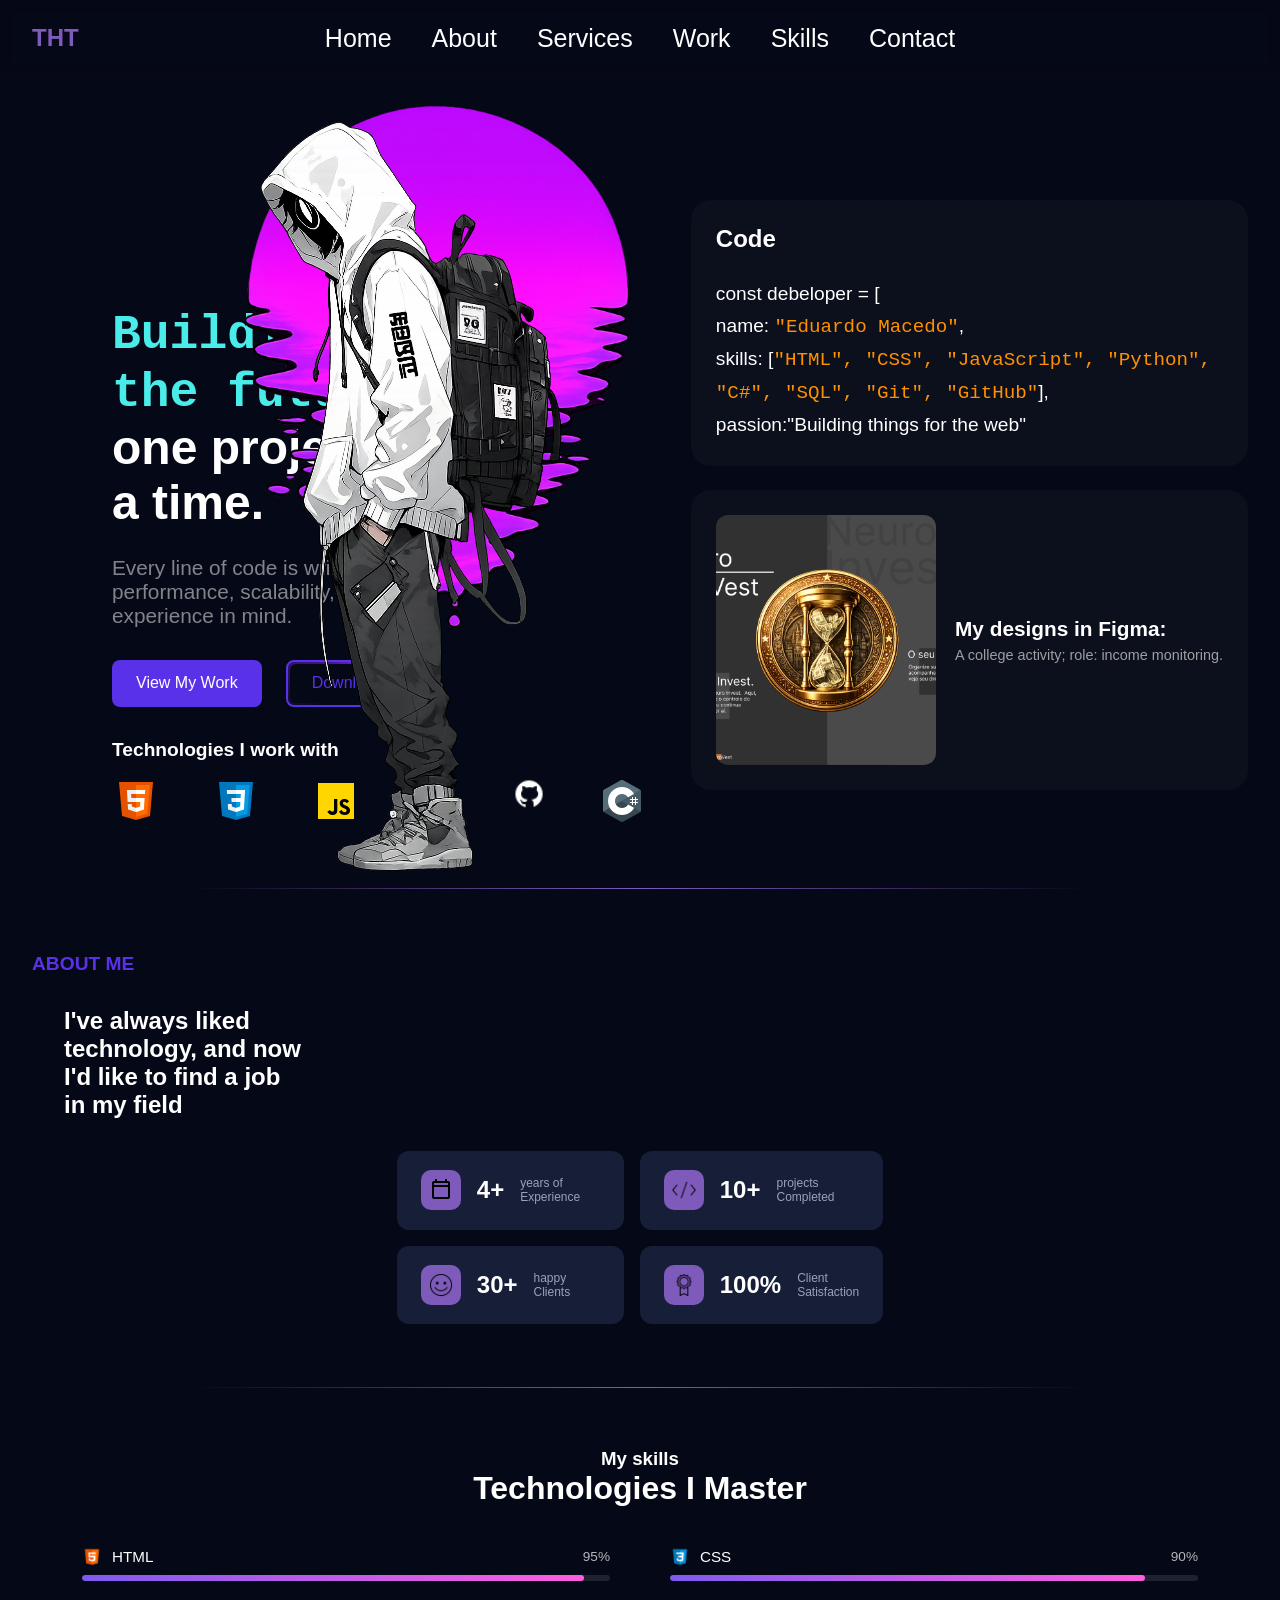
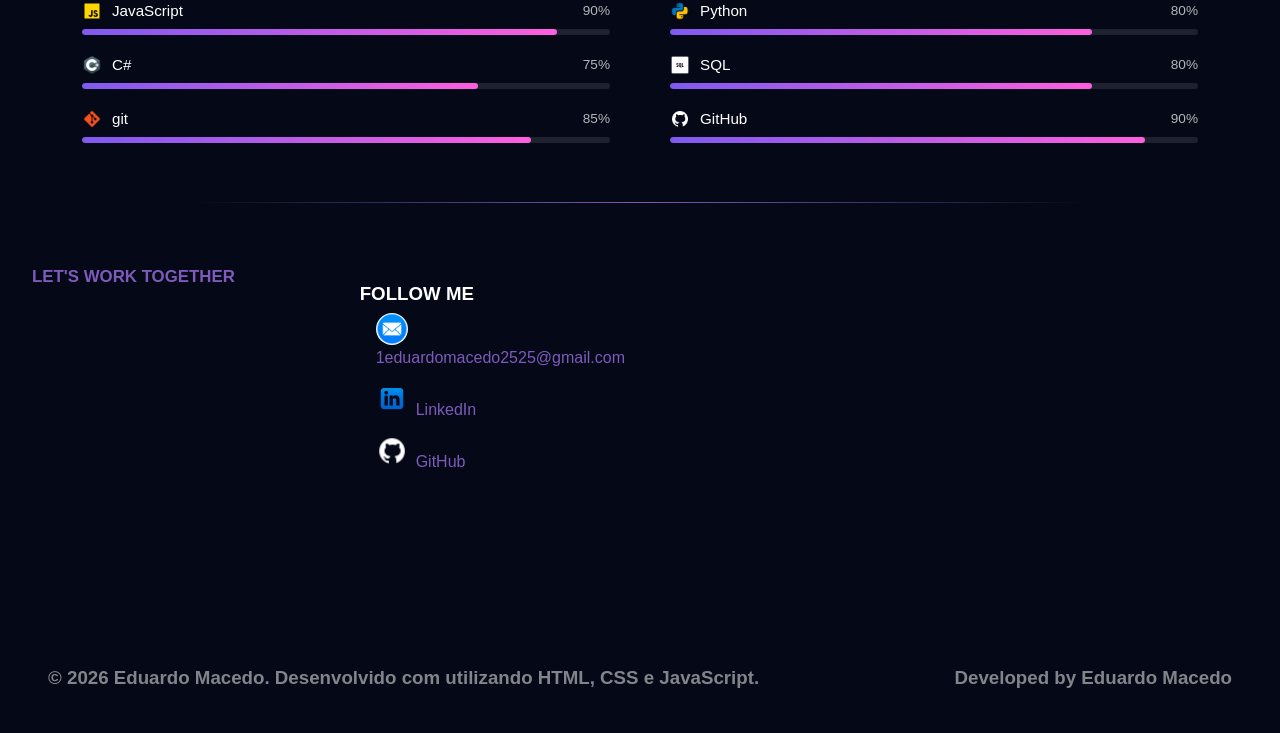
==== commit dd365c02: "...Só tentando arrumar umas imagens." ====
--- a/index.html
+++ b/index.html
@@ -283,15 +283,15 @@
                 <h3>FOLLOW ME</h3>
 
                 <a href="mailto:1eduardomacedo2525@gmail.com">
-                    <img src="../images/email.png" alt="Imagem de contato Email">1eduardomacedo2525@gmail.com
+                    <img src="./images/email.png" alt="Imagem de contato Email">1eduardomacedo2525@gmail.com
                 </a>
 
                 <a href="https://www.linkedin.com/in/eduardo-macedo-1a4667331/?skipRedirect=true" target="_blank">
-                    <img src="../images/linkedin.png" alt="Imagem de contato LinkedIn">LinkedIn
+                    <img src="./images/linkedin.png" alt="Imagem de contato LinkedIn">LinkedIn
                 </a>
 
                 <a href="https://github.com/Eduardoborges063" target="_blank" class="github-img">
-                    <img src="../images/github.png" alt="Imagem de contato GitHub">GitHub
+                    <img src="./images/github.png" alt="Imagem de contato GitHub">GitHub
                 </a>
 
             </div>
--- a/css/index.css
+++ b/css/index.css
@@ -202,8 +202,7 @@
 }
 
 .hero-technologies-icons .github-img {
-    background-color: #ffffff;
-    border-radius: 50%;
+  width: 3%;
 }
 
 .hero-technologies-icons img:hover {
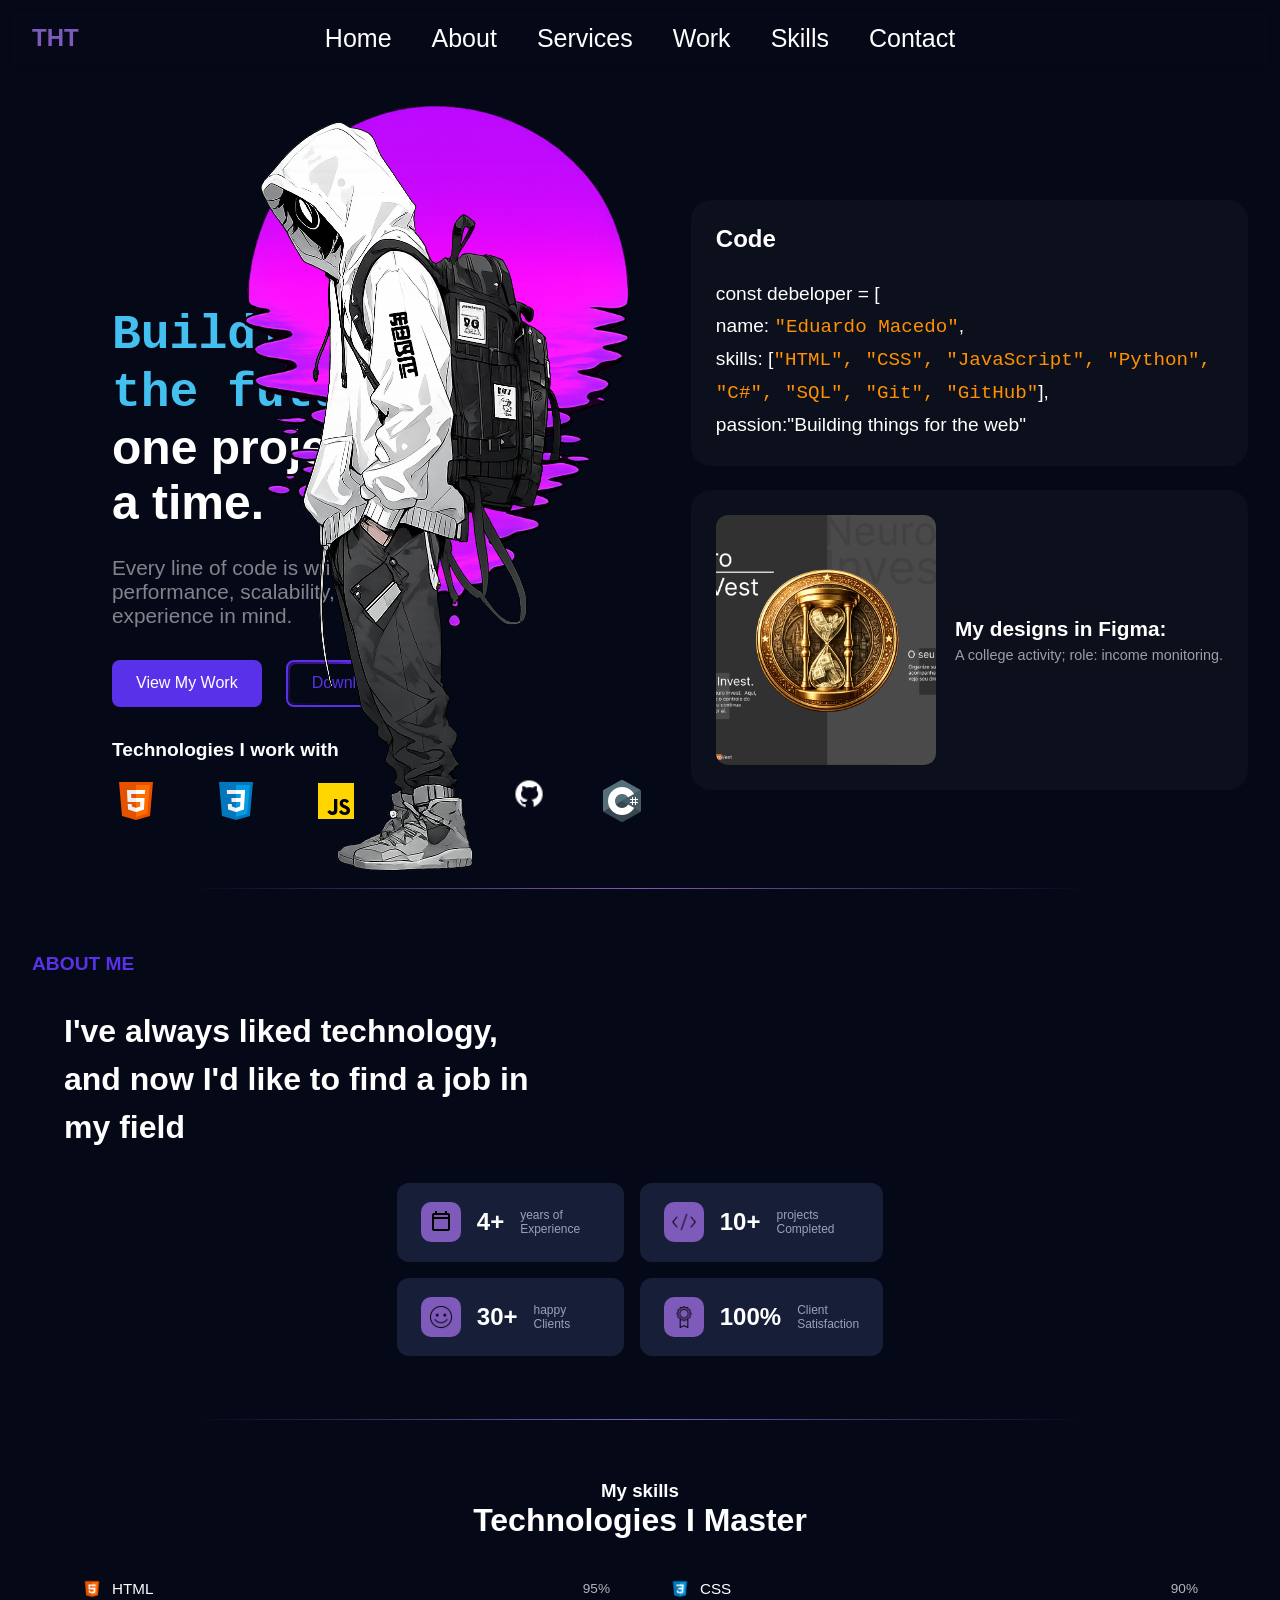
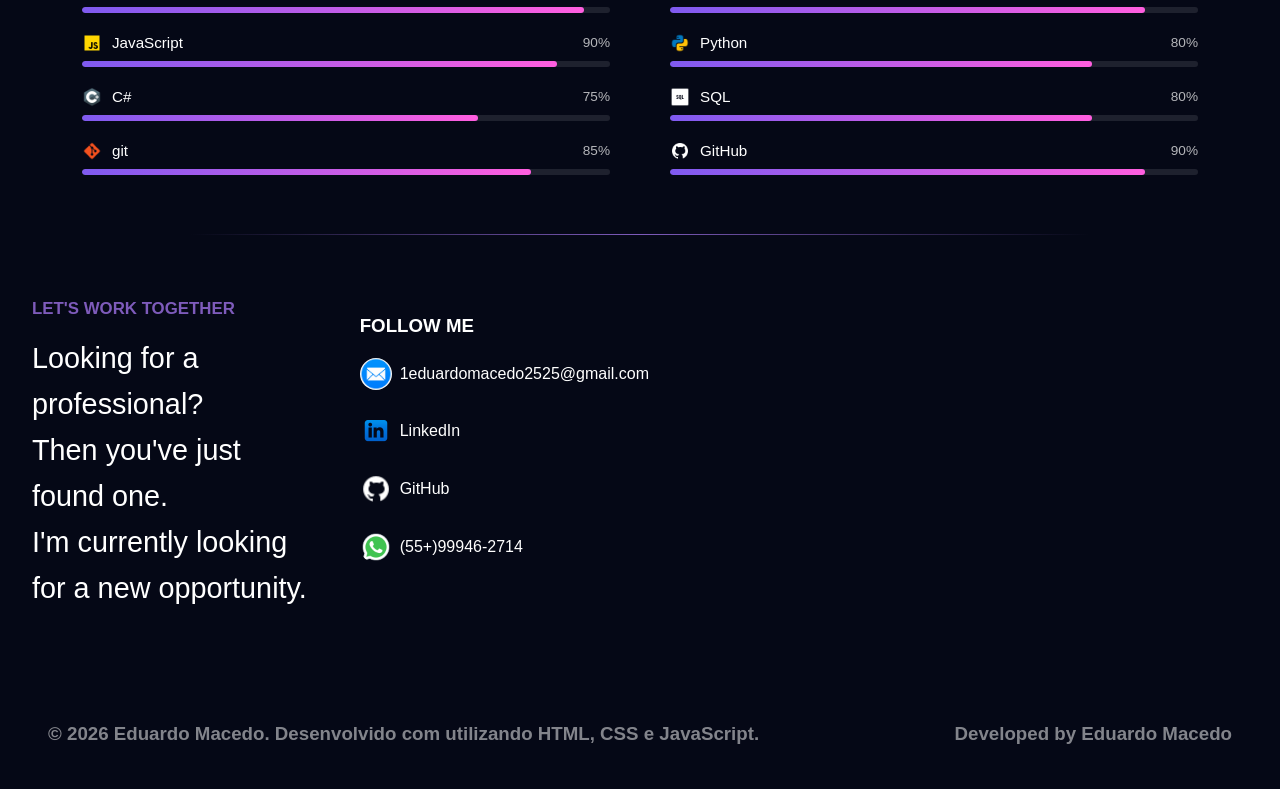
==== commit 65bf318a: "Fiz bastante alterações nas telas. Finalizei duas dessas telas basicamente, para a home falta só o m" ====
--- a/index.html
+++ b/index.html
@@ -25,17 +25,11 @@
 
             <ul>
                 <li><a href="#home">Home</a></li>
-
                 <li><a href="#about">About</a></li>
-
                 <li><a href="../pages/Services.html">Services</a></li>
-
                 <li><a href="/pages/Tela-trabalho.html">Work</a></li>
-
                 <li><a href="#skills">Skills</a></li>
-
                 <li><a href="#contact">Contact</a></li>
-
             </ul>
         </nav>
     </header>
@@ -63,15 +57,10 @@
                 <h3>Technologies I work with</h3>
                 <div class="hero-technologies-icons">
                     <img src="./images/html5.png" alt="Ferramenta de desenvolvimento">
-
                     <img src="./images/Css.png" alt="Ferramenta de desenvolvimento">
-
                     <img src="./images/javascript.png" alt="Ferramenta de desenvolvimento">
-
                     <img src="./images/python.png" alt="Ferramenta de desenvolvimento">
-
                     <img src="./images/github.png" alt="Ferramenta de desenvolvimento" class="github-img">
-
                     <img src="./images/C.png" alt="Ferramenta de desenvolvimento">
                 </div>
             </div>
@@ -107,12 +96,8 @@
                                 <p>A college activity; role: income monitoring.</p>
                             </div>
                         </div>
-
-
-
-                    </div>
-                </div>
-
+                    </div>
+                </div>
             </div>
 
         </section>
@@ -126,7 +111,7 @@
 
                 <div class="about-description">
                     <h1>
-                        I've always liked technology, and now I'd like to find a job in my field
+                        I've always liked <samp>technology</samp>, and now I'd like to find a job in my field
                     </h1>
                 </div>
 
@@ -143,26 +128,18 @@
                         <h2>10+</h2>
                         <h3>projects Completed</h3>
                     </div>
-
                     <div>
                         <img src="./images/icons-happy.png" alt="Um rosto feliz">
                         <h2>30+</h2>
                         <h3>happy Clients</h3>
                     </div>
-
                     <div>
                         <img src="./images/icons-prize.png" alt="">
                         <h2>100%</h2>
                         <h3>Client Satisfaction</h3>
                     </div>
-
-
-                </div>
-
-
-            </div>
-
-
+                </div>
+            </div>
             <!-- conteúdo do About -->
         </section>
         <!-- ============================================================================================== -->
@@ -174,109 +151,110 @@
             <!-- conteúdo do Work -->
         </section>
         <!-- ============================================================================================= -->
-   <section id="skills">
-    <h3>My skills</h3>
-    <h1>Technologies I Master</h1>
-
-    <div class="Technologies">
-
-        <div class="skill">
-            <div class="skill-info">
-                <img src="./images/html5.png" alt="HTML" class="skill-icon">
-                <span class="skill-name">HTML</span>
-                <span class="skill-percent">95%</span>
-            </div>
-            <div class="skill-bar">
-                <div class="skill-bar-fill" style="width: 95%;"></div>
-            </div>
-        </div>
-
-        <div class="skill">
-            <div class="skill-info">
-                <img src="./images/Css.png" alt="CSS" class="skill-icon">
-                <span class="skill-name">CSS</span>
-                <span class="skill-percent">90%</span>
-            </div>
-            <div class="skill-bar">
-                <div class="skill-bar-fill" style="width: 90%;"></div>
-            </div>
-        </div>
-
-        <div class="skill">
-            <div class="skill-info">
-                <img src="./images/javascript.png" alt="JavaScript" class="skill-icon">
-                <span class="skill-name">JavaScript</span>
-                <span class="skill-percent">90%</span>
-            </div>
-            <div class="skill-bar">
-                <div class="skill-bar-fill" style="width: 90%;"></div>
-            </div>
-        </div>
-
-        <div class="skill">
-            <div class="skill-info">
-                <img src="./images/python.png" alt="Python" class="skill-icon">
-                <span class="skill-name">Python</span>
-                <span class="skill-percent">80%</span>
-            </div>
-            <div class="skill-bar">
-                <div class="skill-bar-fill" style="width: 80%;"></div>
-            </div>
-        </div>
-
-        <div class="skill">
-            <div class="skill-info">
-                <img src="./images/C.png" alt="C#" class="skill-icon">
-                <span class="skill-name">C#</span>
-                <span class="skill-percent">75%</span>
-            </div>
-            <div class="skill-bar">
-                <div class="skill-bar-fill" style="width: 75%;"></div>
-            </div>
-        </div>
-
-        <div class="skill">
-            <div class="skill-info">
-                <img src="./images/SQL.png" alt="SQL" class="skill-icon">
-                <span class="skill-name">SQL</span>
-                <span class="skill-percent">80%</span>
-            </div>
-            <div class="skill-bar">
-                <div class="skill-bar-fill" style="width: 80%;"></div>
-            </div>
-        </div>
-
-        <div class="skill">
-            <div class="skill-info">
-                <img src="./images/icons-git.png" alt="git" class="skill-icon">
-                <span class="skill-name">git</span>
-                <span class="skill-percent">85%</span>
-            </div>
-            <div class="skill-bar">
-                <div class="skill-bar-fill" style="width: 85%;"></div>
-            </div>
-        </div>
-
-        <div class="skill">
-            <div class="skill-info">
-                <img src="./images/github.png" alt="GitHub" class="skill-icon">
-                <span class="skill-name">GitHub</span>
-                <span class="skill-percent">90%</span>
-            </div>
-            <div class="skill-bar">
-                <div class="skill-bar-fill" style="width: 90%;"></div>
-            </div>
-        </div>
-
-    </div>
-
-    <!-- conteúdo do Skills -->
-</section>
+        <section id="skills">
+            <h3>My skills</h3>
+            <h1>Technologies I Master</h1>
+
+            <div class="Technologies">
+
+                <div class="skill">
+                    <div class="skill-info">
+                        <img src="./images/html5.png" alt="HTML" class="skill-icon">
+                        <span class="skill-name">HTML</span>
+                        <span class="skill-percent">95%</span>
+                    </div>
+                    <div class="skill-bar">
+                        <div class="skill-bar-fill" style="width: 95%;"></div>
+                    </div>
+                </div>
+
+                <div class="skill">
+                    <div class="skill-info">
+                        <img src="./images/Css.png" alt="CSS" class="skill-icon">
+                        <span class="skill-name">CSS</span>
+                        <span class="skill-percent">90%</span>
+                    </div>
+                    <div class="skill-bar">
+                        <div class="skill-bar-fill" style="width: 90%;"></div>
+                    </div>
+                </div>
+
+                <div class="skill">
+                    <div class="skill-info">
+                        <img src="./images/javascript.png" alt="JavaScript" class="skill-icon">
+                        <span class="skill-name">JavaScript</span>
+                        <span class="skill-percent">90%</span>
+                    </div>
+                    <div class="skill-bar">
+                        <div class="skill-bar-fill" style="width: 90%;"></div>
+                    </div>
+                </div>
+
+                <div class="skill">
+                    <div class="skill-info">
+                        <img src="./images/python.png" alt="Python" class="skill-icon">
+                        <span class="skill-name">Python</span>
+                        <span class="skill-percent">80%</span>
+                    </div>
+                    <div class="skill-bar">
+                        <div class="skill-bar-fill" style="width: 80%;"></div>
+                    </div>
+                </div>
+
+                <div class="skill">
+                    <div class="skill-info">
+                        <img src="./images/C.png" alt="C#" class="skill-icon">
+                        <span class="skill-name">C#</span>
+                        <span class="skill-percent">75%</span>
+                    </div>
+                    <div class="skill-bar">
+                        <div class="skill-bar-fill" style="width: 75%;"></div>
+                    </div>
+                </div>
+
+                <div class="skill">
+                    <div class="skill-info">
+                        <img src="./images/SQL.png" alt="SQL" class="skill-icon">
+                        <span class="skill-name">SQL</span>
+                        <span class="skill-percent">80%</span>
+                    </div>
+                    <div class="skill-bar">
+                        <div class="skill-bar-fill" style="width: 80%;"></div>
+                    </div>
+                </div>
+
+                <div class="skill">
+                    <div class="skill-info">
+                        <img src="./images/icons-git.png" alt="git" class="skill-icon">
+                        <span class="skill-name">git</span>
+                        <span class="skill-percent">85%</span>
+                    </div>
+                    <div class="skill-bar">
+                        <div class="skill-bar-fill" style="width: 85%;"></div>
+                    </div>
+                </div>
+
+                <div class="skill">
+                    <div class="skill-info">
+                        <img src="./images/github.png" alt="GitHub" class="skill-icon">
+                        <span class="skill-name">GitHub</span>
+                        <span class="skill-percent">90%</span>
+                    </div>
+                    <div class="skill-bar">
+                        <div class="skill-bar-fill" style="width: 90%;"></div>
+                    </div>
+                </div>
+            </div>
+            <!-- conteúdo do Skills -->
+        </section>
         <!-- =============================================================================================== -->
         <section id="contact">
             <!-- conteúdo do Contact -->
             <div class="contact-heading">
                 <h3>LET'S WORK TOGETHER</h3>
+                <p>Looking for a professional?<br>
+                    Then you've just found one.<br>
+                    I'm currently looking for a new opportunity.</p>
             </div>
 
             <div class="contact-subheading">
@@ -285,28 +263,30 @@
                 <a href="mailto:1eduardomacedo2525@gmail.com">
                     <img src="./images/email.png" alt="Imagem de contato Email">1eduardomacedo2525@gmail.com
                 </a>
-
                 <a href="https://www.linkedin.com/in/eduardo-macedo-1a4667331/?skipRedirect=true" target="_blank">
                     <img src="./images/linkedin.png" alt="Imagem de contato LinkedIn">LinkedIn
                 </a>
-
                 <a href="https://github.com/Eduardoborges063" target="_blank" class="github-img">
                     <img src="./images/github.png" alt="Imagem de contato GitHub">GitHub
                 </a>
-
-            </div>
-
-        </section>
+                <div class="whatsapp-line">
+                    <a href="https://wa.me/5549999462714?text=Hello%2C%20my%20name%20is%20%22Your%20Name.%22%20I'm%20reaching%20out%20because%20%22Your%20Company%20Name%22%20is%20currently%20looking%20for%20a%20software%20developer%2C%20and%20I%20would%20like%20to%20schedule%20a%20meeting%20to%20discuss%20the%20opportunity."
+                        target="_blank">
+                        <img src="./images/whatsapp.png" alt="Imagem de contato WhatsApp">(55+)99946-2714
+                    </a>
+                </div>
+            </div>
+
+        </section>
+
     </main>
     <!-- ======================================rodapé======================================== -->
     <footer>
         <div>
-
             <h3>
                 © 2026 Eduardo Macedo.
                 Desenvolvido com utilizando HTML, CSS e JavaScript.
             </h3>
-
             <h3 class="developed-by">Developed by Eduardo Macedo</h3>
         </div>
 
--- a/css/index.css
+++ b/css/index.css
@@ -9,23 +9,23 @@
     --color-body: #050816;
     --color-primary: #5931e9;
     --color-accent: #7e5bbb;
-    --color-red:#ff0d0d;
+    --color-red: #ff0d0d;
+    --color-blue: #43bff0;
+    --color-white: #ffffff;
 }
 
 /* ===============Corpo================ */
 body {
     font-family: var(--font-body);
     background-color: var(--color-body);
-    color: #fff;
+    color: var(--color-white);
     overflow-x: hidden;
-    /* evita scroll horizontal causado por elementos absolute/tamanhos fixos */
 }
 
 section {
     padding: 4rem 2rem;
     position: relative;
     scroll-margin-top: 100px;
-    /* compensa a altura do header fixo ao navegar por âncora */
 }
 
 section:not(:last-of-type)::after {
@@ -113,8 +113,6 @@
     margin: 25px;
 }
 
-/* CORRIGIDO: era ".ladoD, p" (afetava TODO <p> do site). Agora é ".ladoD p"
-   (só afeta <p> que estão dentro de .ladoD) */
 .ladoD p {
     margin: 25px;
     line-height: 2rem;
@@ -127,7 +125,7 @@
 }
 
 .ladoD p samp:hover {
-    color:var(--color-red)
+    color: var(--color-red)
 }
 
 .ladoD2 {
@@ -166,7 +164,7 @@
 
 .logo h1 {
     font-size: 1.5rem;
-    color: #7e5bbb;
+    color: var(--color-accent);
     font-weight: 700;
     position: fixed;
     top: 1.5rem;
@@ -202,7 +200,7 @@
 }
 
 .hero-technologies-icons .github-img {
-  width: 3%;
+    width: 3%;
 }
 
 .hero-technologies-icons img:hover {
@@ -237,14 +235,14 @@
 
 nav ul li a {
     text-decoration: none;
-    color: #fff;
+    color: var(--color-white);
     cursor: pointer;
     transition: color 0.5s ease;
 }
 
 nav ul li:hover {
     text-decoration: underline;
-    text-decoration-color: #7e5bbb;
+    text-decoration-color: var(--color-accent);
     text-underline-offset: 0.3rem;
     text-decoration-thickness: 0.2rem;
     text-shadow: #ffffff94 0 0 5px;
@@ -261,7 +259,7 @@
 }
 
 .hero-content h1 .building {
-    color: #4aece9;
+    color: var(--color-blue);
     transition: color 0.5s ease, text-shadow 0.5s ease;
 }
 
@@ -296,10 +294,9 @@
     transition: background-color 0.3s ease, color 0.3s ease;
 }
 
-/* ---------- BOTÃO PRIMÁRIO ---------- */
 .btn-primary {
-    background-color: #5931e9;
-    color: #ffffff;
+    background-color: var(--color-primary);
+    color: var(--color-white);
     border: none;
     transition: 1s;
 }
@@ -308,21 +305,18 @@
     background-color: #6d0837;
 }
 
-/* ---------- BOTÃO SECUNDÁRIO (borda giratória) ----------
-   OBS: antes essa regra estava duplicada no arquivo (duas .btn-secondary
-   diferentes brigando pelas mesmas propriedades). Mesclei em uma só. */
 .btn-secondary {
     position: relative;
     background-color: transparent;
-    color: #5931e9;
-    border: 2px solid #5931e9;
+    color: var(--color-primary);
+    border: 2px solid var(--color-primary);
     overflow: hidden;
     z-index: 1;
 }
 
 .btn-secondary:hover {
-    background-color: #5931e9;
-    color: #ffffff;
+    background-color: var(--color-primary);
+    color: var(--color-white);
 }
 
 .btn-secondary::before {
@@ -345,29 +339,42 @@
 }
 
 .btn-secondary:hover::after {
-    background: #5931e9;
+    background: var(--color-primary);
 }
 
 @keyframes rotate {
-    from {
-        transform: rotate(0deg);
-    }
-
-    to {
-        transform: rotate(360deg);
-    }
+    from { transform: rotate(0deg); }
+    to { transform: rotate(360deg); }
 }
 
 /* ======================about me ================== */
 .About {
     text-transform: uppercase;
     font-size: 0.8rem;
-    color: #5931e9;
-}
-
-.about-description{
-    width: 20%;
+    color: var(--color-primary);
+}
+
+/* CORRIGIDO: era width:20% fixo — em telas pequenas ficava ~60px,
+   quebrando cada palavra numa linha. clamp garante mínimo de 280px */
+.about-description {
+    width: clamp(280px, 40%, 500px);
     margin: 2rem;
+    transition: 1s;
+}
+
+.about-description h1 {
+    font-size: clamp(1rem, 2.5vw, 2rem);
+    /* escala suavemente com a tela */
+    line-height: 1.5;
+}
+
+.about-description samp {
+    font-family: inherit;
+    /* samp usa monospace por padrão — herdar evita a fonte diferente */
+}
+
+.about-description:hover samp {
+    color: var(--color-blue);
 }
 
 .my-esperience {
@@ -378,8 +385,7 @@
     margin: 0 auto;
 }
 
-/* aqui é a mágica: estiliza os divs filhos direto, sem precisar de classe nova */
-.my-esperience > div {
+.my-esperience>div {
     display: flex;
     align-items: center;
     gap: 1rem;
@@ -425,8 +431,8 @@
     display: grid;
     grid-template-columns: repeat(2, 1fr);
     gap: 20px 60px;
-    max-width: 1300px;   /* era 900px, aumentei */
-    width: 90%;          /* usa 90% da largura da tela também */
+    max-width: 1300px;
+    width: 90%;
     margin: 0 auto;
     text-align: left;
 }
@@ -470,12 +476,6 @@
     transition: width 1s ease;
 }
 
-@media (max-width: 700px) {
-    .Technologies {
-        grid-template-columns: 1fr;
-    }
-}
-
 /* ======================contato==================== */
 #contact {
     display: flex;
@@ -489,10 +489,19 @@
     color: #7e5bbb;
 }
 
+.contact-heading p {
+    color: var(--color-white);
+    font-size: 1.8rem;
+    line-height: 1.6;
+    margin-top: 1rem;
+}
+
 #contact .contact-subheading {
     display: flex;
     flex-direction: column;
     align-items: flex-start;
+    justify-content: flex-start;
+    gap: 1rem;
     border-radius: 0.5rem;
     height: 18rem;
     width: 25%;
@@ -505,14 +514,7 @@
     width: 2rem;
     height: 2rem;
     margin-right: 0.5rem;
-}
-
-.git-img img {
-    background-color: #ffffff;
-    border-radius: 50%;
-    width: 2rem;
-    height: 2rem;
-    margin-right: 0.5rem;
+    vertical-align: middle;
 }
 
 .contact-icons img:hover {
@@ -520,16 +522,35 @@
 }
 
 #contact .contact-subheading a {
+    display: flex;
+    align-items: center;
     text-decoration: none;
-    padding: 0.5rem 1rem;
+    padding: 0.3rem 0rem;
     border-radius: 0.4rem;
-    color: #7e5bbb;
+    color: var(--color-white);
     font-size: 1rem;
-    transition: background-color 0.3s ease;
-}
-
-#contact .contact-subheading a:hover {
-    background-color: #ff0d0d;
+    transition: 0.3s;
+}
+
+#contact .contact-subheading :hover {
+    text-decoration: underline;
+    color: var(--color-primary);
+}
+
+.contact-subheading a:hover {
+    transform: scale(1.1);
+}
+
+.contact-subheading .whatsapp-line {
+    display: flex;
+    align-items: center;
+    gap: 0.5rem;
+    margin: 0;
+}
+
+.contact-subheading .whatsapp-line h3 {
+    margin: 0;
+    font-size: 1.1rem;
 }
 
 /* ================================================= */
@@ -632,6 +653,18 @@
     .my-esperience {
         max-width: 90%;
     }
+
+    /* about-description em tablets */
+    .about-description {
+        width: clamp(240px, 80%, 500px);
+        margin: 1.5rem auto;
+    }
+}
+
+@media (max-width: 700px) {
+    .Technologies {
+        grid-template-columns: 1fr;
+    }
 }
 
 @media (max-width: 600px) {
@@ -676,6 +709,16 @@
     footer {
         padding: 1.5rem;
     }
+
+    /* about-description em celular */
+    .about-description {
+        width: 95%;
+        margin: 1rem auto;
+    }
+
+    .about-description h1 {
+        font-size: clamp(1rem, 4vw, 1.4rem);
+    }
 }
 
 @media (max-width: 480px) {
